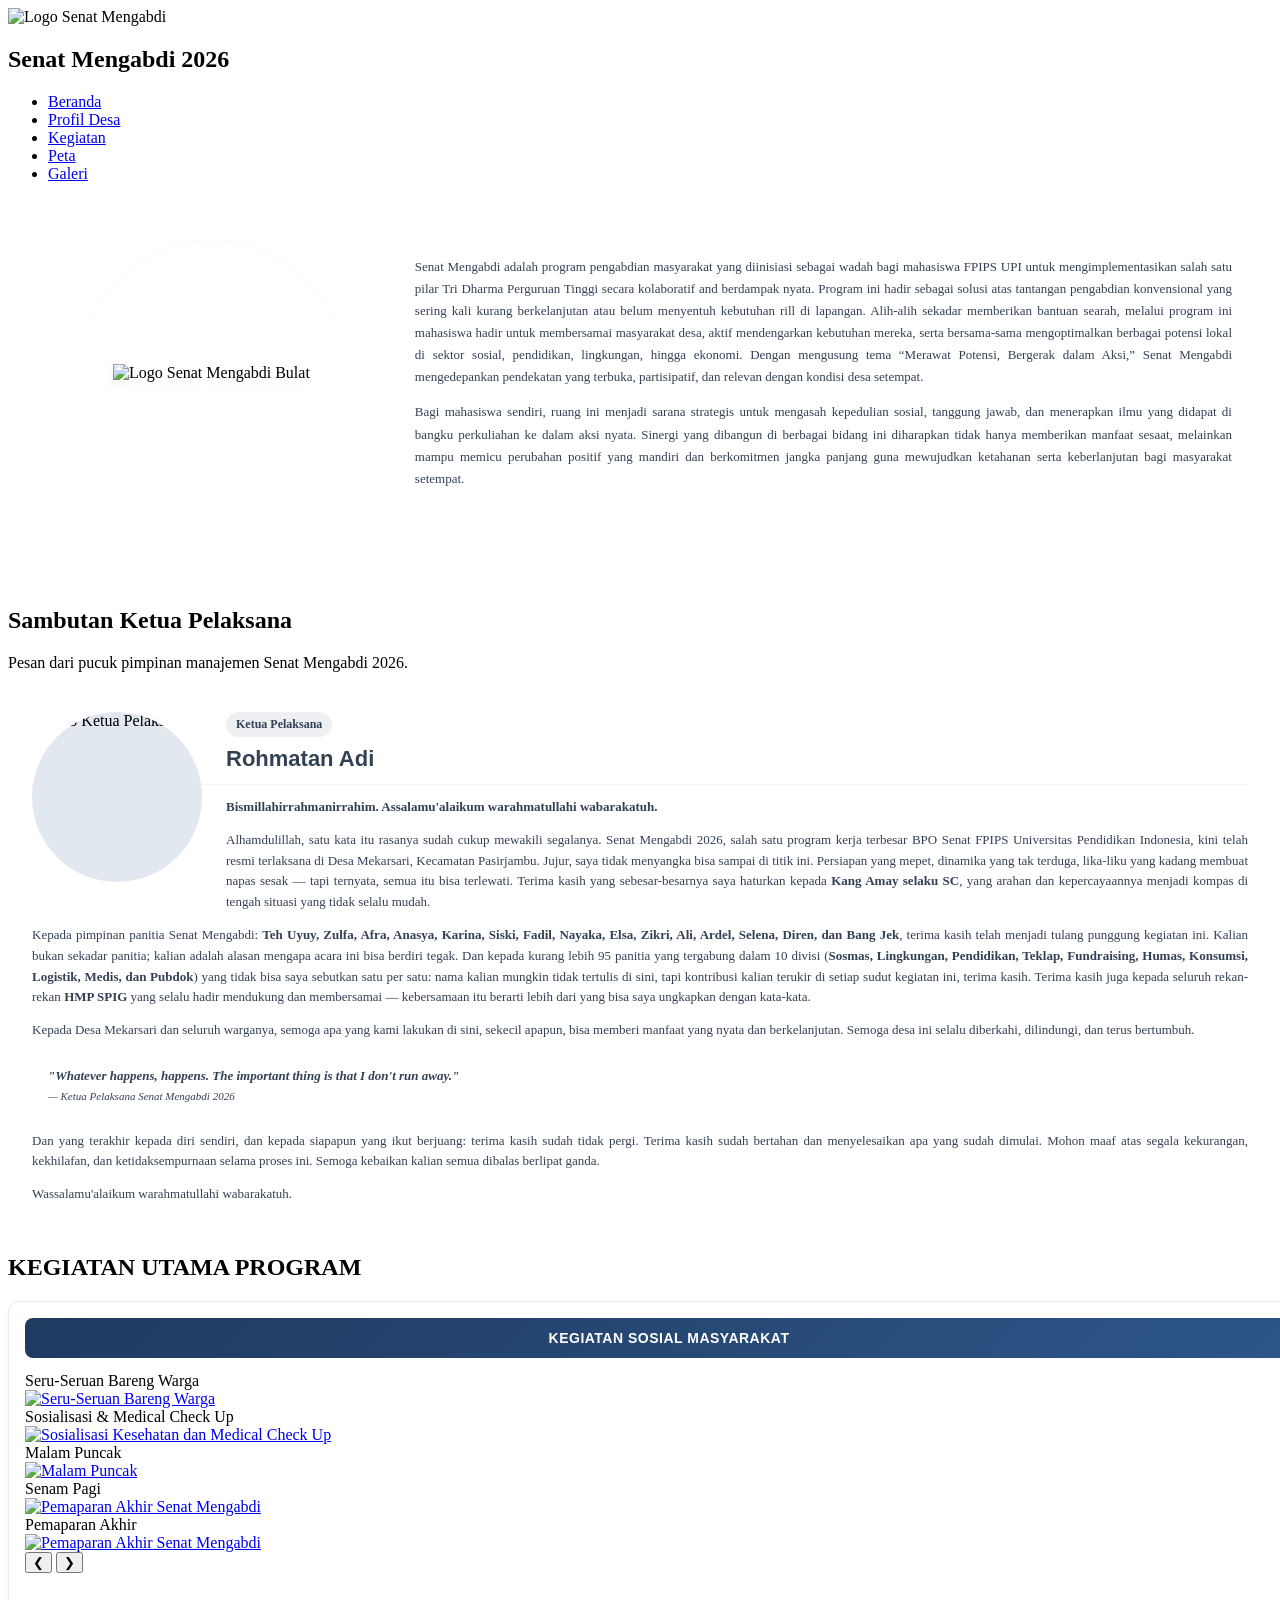
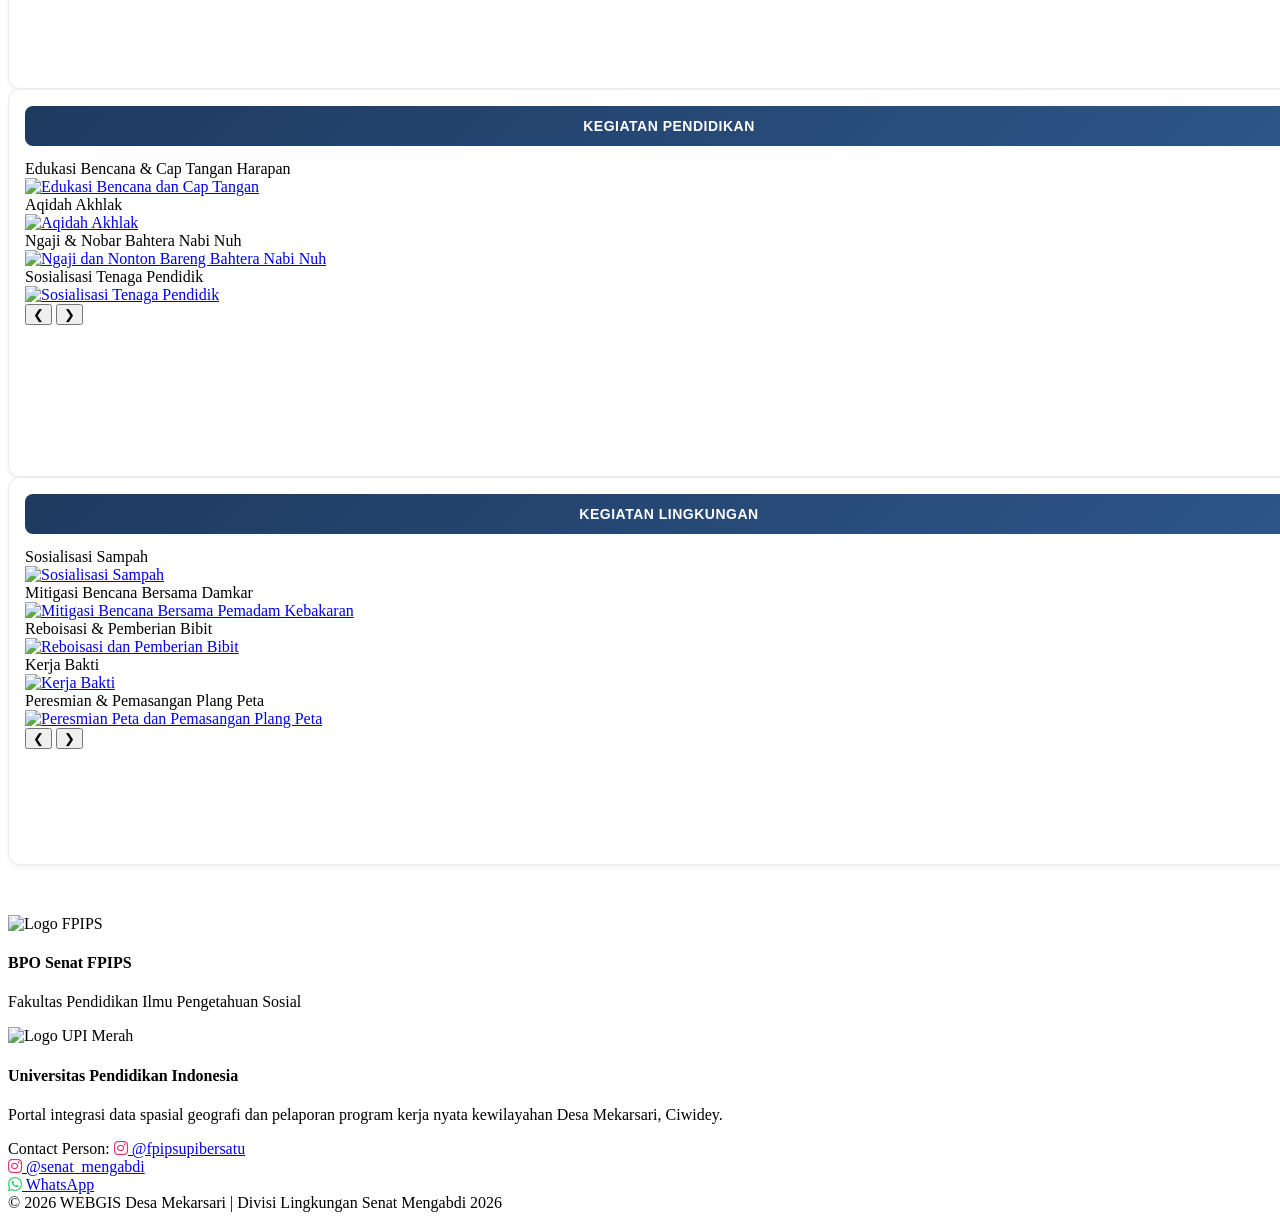
==== pages/beranda.html @ 729a8a34 "upload folder js and pages" ====
<!DOCTYPE html>
<html lang="id">
<head>
  <meta charset="UTF-8">
  <meta name="viewport" content="width=device-width, initial-scale=1.0">
  <title>Beranda - Senat Mengabdi</title>
  <link rel="stylesheet" href="../css/style.css">
  <link rel="stylesheet" href="https://cdnjs.cloudflare.com/ajax/libs/font-awesome/6.5.1/css/all.min.css">
</head>
<body class="subpage-body">
<body class="subpage-body bg-profil">

  <header>
    <nav class="navbar">
      <div class="logo-area">
        <div class="logo-placeholder-nav">
          <img src="../assets/logo senat mengabdi.png" alt="Logo Senat Mengabdi">
        </div>
        <h1 class="logo-text">Senat Mengabdi 2026</h1>
      </div>
      <ul class="nav-links">
        <li class="active"><a href="beranda.html">Beranda</a></li>
        <li><a href="desa.html">Profil Desa</a></li>
        <li><a href="kegiatan.html">Kegiatan</a></li>
        <li><a href="peta.html">Peta</a></li>
        <li><a href="galeri.html">Galeri</a></li>
      </ul>
    </nav>
  </header>

  <main class="main-subpage fade-in">
    
    <div class="gambaran-umum-box" style="background: var(--bg-white); border-radius: var(--radius-md); border: var(--border-subtle); padding: 40px; box-shadow: var(--shadow-sm); display: flex; gap: 40px; align-items: center; justify-content: space-between; flex-wrap: wrap;">
      <div class="gambaran-logo-col" style="flex: 1; min-width: 240px; display: flex; align-items: center; justify-content: center; flex-shrink: 0;">
        <div class="logo-circle-inner" style="width: 220px; height: 220px; border-radius: 50%; background: var(--bg-gray); display: flex; align-items: center; justify-content: center; border: var(--border-subtle); padding: 24px; box-shadow: inset 0 2px 4px rgba(0,0,0,0.02);">
          <img src="../assets/logo senat mengabdi.png" alt="Logo Senat Mengabdi Bulat" style="max-width: 90%; height: auto; object-fit: contain; filter: drop-shadow(0px 4px 6px rgba(0,0,0,0.06));">
        </div>
      </div>

      <div class="gambaran-text-col" style="flex: 2.5; min-width: 300px;">
        <p class="paragraph-text" style="text-align: justify; margin-bottom: 13px; line-height: 1.7; color: #334155; font-size: 13px;">
          Senat Mengabdi adalah program pengabdian masyarakat yang diinisiasi sebagai wadah bagi mahasiswa FPIPS UPI untuk mengimplementasikan salah satu pilar Tri Dharma Perguruan Tinggi secara kolaboratif and berdampak nyata. Program ini hadir sebagai solusi atas tantangan pengabdian konvensional yang sering kali kurang berkelanjutan atau belum menyentuh kebutuhan rill di lapangan. Alih-alih sekadar memberikan bantuan searah, melalui program ini mahasiswa hadir untuk membersamai masyarakat desa, aktif mendengarkan kebutuhan mereka, serta bersama-sama mengoptimalkan berbagai potensi lokal di sektor sosial, pendidikan, lingkungan, hingga ekonomi. Dengan mengusung tema “Merawat Potensi, Bergerak dalam Aksi,” Senat Mengabdi mengedepankan pendekatan yang terbuka, partisipatif, dan relevan dengan kondisi desa setempat.
        </p>
        <p class="paragraph-text" style="text-align: justify; line-height: 1.7; color: #334155; font-size: 13px;">
          Bagi mahasiswa sendiri, ruang ini menjadi sarana strategis untuk mengasah kepedulian sosial, tanggung jawab, dan menerapkan ilmu yang didapat di bangku perkuliahan ke dalam aksi nyata. Sinergi yang dibangun di berbagai bidang ini diharapkan tidak hanya memberikan manfaat sesaat, melainkan mampu memicu perubahan positif yang mandiri dan berkomitmen jangka panjang guna mewujudkan ketahanan serta keberlanjutan bagi masyarakat setempat.
        </p>
      </div>
    </div>
    
    <div style="height: 40px; width: 100%;"></div>
  
    <section class="content-section">
      <div class="section-title">
        <h2>Sambutan Ketua Pelaksana</h2>
        <p>Pesan dari pucuk pimpinan manajemen Senat Mengabdi 2026.</p>
      </div>

      <div class="ketuplak-section-container" style="background: var(--bg-white); padding: 24px; border-radius: var(--radius-md); border: var(--border-subtle); box-shadow: var(--shadow-sm); margin-bottom: 25px; overflow: hidden;">
        
        <div class="avatar-circle" style="float: left; width: 170px; height: 170px; border-radius: 50%; overflow: hidden; background: #e2e8f0; margin-right: 24px; margin-bottom: 12px;">
          <img src="../assets/Rohmatan Adi.JPG" alt="Foto Ketua Pelaksana" style="width: 100%; height: 100%; object-fit: cover;">
        </div>

        <div class="ketuplak-text-wrapper" style="color: #334155; font-size: 13px; line-height: 1.6; text-align: justify;">
          
          <div style="margin-bottom: 12px; border-bottom: 1px solid #f1f5f9; padding-bottom: 8px;">
            <span class="tag" style="background: rgba(30, 58, 95, 0.08); color: var(--primary); font-size: 12px; font-weight: 700; padding: 3px 10px; border-radius: 20px; display: inline-block; margin-bottom: 4px;">Ketua Pelaksana</span>
            <h3 style="font-family: 'Plus Jakarta Sans', sans-serif; font-size: 22px; color: var(--text-main); font-weight: 800; margin: 0;">Rohmatan Adi</h3>
          </div>

          <p style="margin-top: 0; margin-bottom: 12px; font-weight: 600;">Bismillahirrahmanirrahim. Assalamu'alaikum warahmatullahi wabarakatuh.</p>
          
          <p style="margin-top: 0; margin-bottom: 12px;">Alhamdulillah, satu kata itu rasanya sudah cukup mewakili segalanya. Senat Mengabdi 2026, salah satu program kerja terbesar BPO Senat FPIPS Universitas Pendidikan Indonesia, kini telah resmi terlaksana di Desa Mekarsari, Kecamatan Pasirjambu. Jujur, saya tidak menyangka bisa sampai di titik ini. Persiapan yang mepet, dinamika yang tak terduga, lika-liku yang kadang membuat napas sesak — tapi ternyata, semua itu bisa terlewati. Terima kasih yang sebesar-besarnya saya haturkan kepada <strong>Kang Amay selaku SC</strong>, yang arahan dan kepercayaannya menjadi kompas di tengah situasi yang tidak selalu mudah.</p>
          
          <p style="margin-top: 0; margin-bottom: 12px;">Kepada pimpinan panitia Senat Mengabdi: <strong>Teh Uyuy, Zulfa, Afra, Anasya, Karina, Siski, Fadil, Nayaka, Elsa, Zikri, Ali, Ardel, Selena, Diren, dan Bang Jek</strong>, terima kasih telah menjadi tulang punggung kegiatan ini. Kalian bukan sekadar panitia; kalian adalah alasan mengapa acara ini bisa berdiri tegak. Dan kepada kurang lebih 95 panitia yang tergabung dalam 10 divisi (<strong>Sosmas, Lingkungan, Pendidikan, Teklap, Fundraising, Humas, Konsumsi, Logistik, Medis, dan Pubdok</strong>) yang tidak bisa saya sebutkan satu per satu: nama kalian mungkin tidak tertulis di sini, tapi kontribusi kalian terukir di setiap sudut kegiatan ini, terima kasih. Terima kasih juga kepada seluruh rekan-rekan <strong>HMP SPIG</strong> yang selalu hadir mendukung dan membersamai — kebersamaan itu berarti lebih dari yang bisa saya ungkapkan dengan kata-kata.</p>
          
          <p style="margin-top: 0; margin-bottom: 12px;">Kepada Desa Mekarsari dan seluruh warganya, semoga apa yang kami lakukan di sini, sekecil apapun, bisa memberi manfaat yang nyata dan berkelanjutan. Semoga desa ini selalu diberkahi, dilindungi, dan terus bertumbuh.</p>
          
          <blockquote style="margin: 16px 0; font-style: italic; color: var(--primary); font-weight: 600; padding: 10px 16px; border-left: 4px solid var(--accent); background: var(--bg-gray); border-radius: 0 var(--radius-sm) var(--radius-sm) 0; line-height: 1.4; clear: both;">
            "Whatever happens, happens. The important thing is that I don't run away."
            <span style="display: block; font-size: 11px; color: var(--text-muted); font-weight: 500; margin-top: 4px;">— Ketua Pelaksana Senat Mengabdi 2026</span>
          </blockquote>

          <p style="margin-top: 0; margin-bottom: 12px;">Dan yang terakhir kepada diri sendiri, dan kepada siapapun yang ikut berjuang: terima kasih sudah tidak pergi. Terima kasih sudah bertahan dan menyelesaikan apa yang sudah dimulai. Mohon maaf atas segala kekurangan, kekhilafan, dan ketidaksempurnaan selama proses ini. Semoga kebaikan kalian semua dibalas berlipat ganda.</p>
          <p style="margin-top: 0; margin-bottom: 0;">Wassalamu'alaikum warahmatullahi wabarakatuh.</p>
        </div>

      </div>

    <section class="content-section kegiatan-header-section">
      <div class="section-title">
        <h2>KEGIATAN UTAMA PROGRAM</h2>
      </div>
    </section>

    <div class="galeri-pure-grid">
      
      <div style="background: #ffffff; border: 1px solid rgba(15, 23, 42, 0.08); border-radius: 12px; padding: 16px; box-shadow: 0 4px 6px -1px rgba(0, 0, 0, 0.05); display: flex; flex-direction: column; gap: 14px; width: 100%;">
        <div style="background: linear-gradient(135deg, #1e3a5f 0%, #2e568a 100%); color: white; text-align: center; padding: 12px; border-radius: 8px; font-weight: 700; font-size: 14px; width: 100%; letter-spacing: 0.5px; font-family: 'Plus Jakarta Sans', sans-serif;">
          KEGIATAN SOSIAL MASYARAKAT
        </div>
        
        <div class="carousel-container">
          <div class="carousel-wrapper" style="height: 300px;">
            <div class="carousel-slides" id="berandaSosmas">
              <div class="slide-item">
                <div class="slide-title-overlay">Seru-Seruan Bareng Warga</div>
                <a href="kegiatan.html#carousel1"><img src="../assets/DAY 1/FUNGAMES/IMG_3796.JPG" alt="Seru-Seruan Bareng Warga"></a>
              </div>
              <div class="slide-item">
                <div class="slide-title-overlay">Sosialisasi & Medical Check Up</div>
                <a href="kegiatan.html#carousel2"><img src="../assets/DAY 2/MCU/IMG_3969.JPG" alt="Sosialisasi Kesehatan dan Medical Check Up"></a>
              </div>
              <div class="slide-item">
                <div class="slide-title-overlay">Malam Puncak</div>
                <a href="kegiatan.html#carousel3"><img src="..\assets\DAY 3\Malam Puncak\_ANA9502.JPG" alt="Malam Puncak"></a>
              </div>
              <div class="slide-item">
                <div class="slide-title-overlay">Senam Pagi</div>
                <a href="kegiatan.html#carousel4"><img src="..\assets\DAY 3\Senam Pagi\_ANA9088.JPG" alt="Pemaparan Akhir Senat Mengabdi"></a>
              </div>
               <div class="slide-item">
                <div class="slide-title-overlay">Pemaparan Akhir</div>
                <a href="kegiatan.html#carousel5"><img src="..\assets\DAY 4\PEMAPARAN SENAT MENGABDI\_ANA9747.JPG" alt="Pemaparan Akhir Senat Mengabdi"></a>
              </div>
            </div>
            <button class="carousel-nav carousel-prev" onclick="slideCarousel('berandaSosmas', -1)">❮</button>
            <button class="carousel-nav carousel-next" onclick="slideCarousel('berandaSosmas', 1)">❯</button>
          </div>
          <div class="carousel-dots" id="dotsBerandaSosmas"></div>
        </div>
      </div>

      <div style="background: #ffffff; border: 1px solid rgba(15, 23, 42, 0.08); border-radius: 12px; padding: 16px; box-shadow: 0 4px 6px -1px rgba(0, 0, 0, 0.05); display: flex; flex-direction: column; gap: 14px; width: 100%;">
        <div style="background: linear-gradient(135deg, #1e3a5f 0%, #2e568a 100%); color: white; text-align: center; padding: 12px; border-radius: 8px; font-weight: 700; font-size: 14px; width: 100%; letter-spacing: 0.5px; font-family: 'Plus Jakarta Sans', sans-serif;">
          KEGIATAN PENDIDIKAN
        </div>

        <div class="carousel-container">
          <div class="carousel-wrapper" style="height: 300px;">
            <div class="carousel-slides" id="berandaPendidikan">
              <div class="slide-item">
                <div class="slide-title-overlay">Edukasi Bencana & Cap Tangan Harapan</div>
                <a href="kegiatan.html#carousel11"><img src="..\assets\DAY 3\Edukasi Bencana\IMG_4614.JPG" alt="Edukasi Bencana dan Cap Tangan"></a>
              </div>
              <div class="slide-item">
                <div class="slide-title-overlay">Aqidah Akhlak</div>
                <a href="kegiatan.html#carousel12"><img src="..\assets\DAY 1\PENGAJIAN\_ANA8760.JPG" alt="Aqidah Akhlak"></a>
              </div>
              <div class="slide-item">
                <div class="slide-title-overlay">Ngaji & Nobar Bahtera Nabi Nuh</div>
                <a href="kegiatan.html#carousel13"><img src="..\assets\DAY 2\BAHTERA NABINUH\_ANA8982.JPG" alt="Ngaji dan Nonton Bareng Bahtera Nabi Nuh"></a>
              </div>
              <div class="slide-item">
                <div class="slide-title-overlay">Sosialisasi Tenaga Pendidik</div>
                <a href="kegiatan.html#carousel14"><img src="..\assets\DAY 3\Tenaga Pendidikan\_ANA9363.JPG" alt="Sosialisasi Tenaga Pendidik"></a>
              </div>
            </div>
            <button class="carousel-nav carousel-prev" onclick="slideCarousel('berandaPendidikan', -1)">❮</button>
            <button class="carousel-nav carousel-next" onclick="slideCarousel('berandaPendidikan', 1)">❯</button>
          </div>
          <div class="carousel-dots" id="dotsBerandaPendidikan"></div>
        </div>
      </div>

      <div style="background: #ffffff; border: 1px solid rgba(15, 23, 42, 0.08); border-radius: 12px; padding: 16px; box-shadow: 0 4px 6px -1px rgba(0, 0, 0, 0.05); display: flex; flex-direction: column; gap: 14px; width: 100%;">
        <div style="background: linear-gradient(135deg, #1e3a5f 0%, #2e568a 100%); color: white; text-align: center; padding: 12px; border-radius: 8px; font-weight: 700; font-size: 14px; width: 100%; letter-spacing: 0.5px; font-family: 'Plus Jakarta Sans', sans-serif;">
          KEGIATAN LINGKUNGAN
        </div>

        <div class="carousel-container">
          <div class="carousel-wrapper" style="height: 300px;">
            <div class="carousel-slides" id="berandaLingkungan">
              <div class="slide-item">
                <div class="slide-title-overlay">Sosialisasi Sampah</div>
                <a href="kegiatan.html#carousel6"><img src="..\assets\DAY 1\SAMPAH\IMG_3789.JPG" alt="Sosialisasi Sampah"></a>
              </div>
              <div class="slide-item">
                <div class="slide-title-overlay">Mitigasi Bencana Bersama Damkar</div>
                <a href="kegiatan.html#carousel7"><img src="..\assets\DAY 2\MITIGASI BENCANA\IMG_4236.JPG" alt="Mitigasi Bencana Bersama Pemadam Kebakaran"></a>
              </div>
              <div class="slide-item">
                <div class="slide-title-overlay">Reboisasi & Pemberian Bibit</div>
                <a href="kegiatan.html#carousel8"><img src="..\assets\DAY 2\REBOISASI\_ANA8847.JPG" alt="Reboisasi dan Pemberian Bibit"></a>
              </div>
              <div class="slide-item">
                <div class="slide-title-overlay">Kerja Bakti</div>
                <a href="kegiatan.html#carousel9"><img src="..\assets\DAY 4\KERJA BAKTI\IMG_4838.JPG" alt="Kerja Bakti"></a>
              </div>
              <div class="slide-item">
                <div class="slide-title-overlay">Peresmian & Pemasangan Plang Peta</div>
                <a href="kegiatan.html#carousel10"><img src="..\assets\DAY 3\Pembuatan Plang Peta\_ANA9822.JPG" alt="Peresmian Peta dan Pemasangan Plang Peta"></a>
              </div>
            </div>
            <button class="carousel-nav carousel-prev" onclick="slideCarousel('berandaLingkungan', -1)">❮</button>
            <button class="carousel-nav carousel-next" onclick="slideCarousel('berandaLingkungan', 1)">❯</button>
          </div>
          <div class="carousel-dots" id="dotsBerandaLingkungan"></div>
        </div>
      </div>

    </div>

    <div style="margin-top: 50px; margin-bottom: 25px;"></div>
    <div style="margin-bottom: 50px;"></div>
  </main>

  <footer class="site-footer">
    <div class="footer-container">
      <div class="footer-white-badge">
        <div class="badge-row">
          <img src="../assets/LOGO BPO SENAT FPIPS UPI.png" alt="Logo FPIPS">
          <div class="badge-text">
            <h4>BPO Senat FPIPS</h4>
            <p>Fakultas Pendidikan Ilmu Pengetahuan Sosial</p>
          </div>
        </div>
        <div class="badge-row">
          <img src="../assets/logoupimerah.png" alt="Logo UPI Merah" class="upi-size">
          <div class="badge-text">
            <h4>Universitas Pendidikan Indonesia</h4>
          </div>
        </div>
      </div>

      <div class="footer-meta-outside">
        <p>Portal integrasi data spasial geografi dan pelaporan program kerja nyata kewilayahan Desa Mekarsari, Ciwidey.</p>
      </div>

     <div class="badge-cp-right">
        <div class="badge-cp-item">
          <span>Contact Person:</span>
          <a href="https://instagram.com/fpipsupibersatu" target="_blank">
            <i class="fa-brands fa-instagram" style="color: #e1306c;"></i> @fpipsupibersatu
          </a>
        </div>
        <div class="badge-cp-item">
          <a href="https://instagram.com/senat_mengabdi" target="_blank">
            <i class="fa-brands fa-instagram" style="color: #e1306c;"></i> @senat_mengabdi
          </a>
        </div>
        <div class="badge-cp-item">
          <a href="https://wa.me/6285158551791" target="_blank">
            <i class="fa-brands fa-whatsapp" style="color: #25d366;"></i> WhatsApp
          </a>
        </div>
      </div>

      <div class="bottom-copyright-dark">
        © 2026 WEBGIS Desa Mekarsari | Divisi Lingkungan Senat Mengabdi 2026
      </div>
    </div>
  </footer>

  <script>
    const carouselIndices = {};
    const autoSlideTimers = {};
    const slideDuration = 4000; // Gambar bergeser otomatis setiap 4 detik

    // 1. Fungsi Utama untuk Mengatur dan Membuat Dots Otomatis
    function initCarousel(carouselId, dotsId) {
      const slidesContainer = document.getElementById(carouselId);
      const dotsContainer = document.getElementById(dotsId);
      if (!slidesContainer || !dotsContainer) return;

      const slides = slidesContainer.querySelectorAll('.slide-item');
      carouselIndices[carouselId] = 0;
      dotsContainer.innerHTML = ''; 

      // Reset & Buat bulatan dot sesuai jumlah gambar
      slides.forEach((_, index) => {
        const dot = document.createElement('div');
        dot.classList.add('dot');
        if (index === 0) dot.classList.add('active');
        dot.addEventListener('click', () => {
          goToSlide(carouselId, dotsId, index);
          resetAutoSlide(carouselId, dotsId); // Reset waktu otomatis jika diklik manual
        });
        dotsContainer.appendChild(dot);
      });
      
      showSlide(carouselId, dotsId, 0);
      startAutoSlide(carouselId, dotsId); // Aktifkan putaran otomatis awal
    }

    // 2. Fungsi Putaran Otomatis
    function startAutoSlide(carouselId, dotsId) {
      autoSlideTimers[carouselId] = setInterval(() => {
        const slidesContainer = document.getElementById(carouselId);
        if (!slidesContainer) return;
        const slides = slidesContainer.querySelectorAll('.slide-item');
        let currentIndex = carouselIndices[carouselId] || 0;
        
        currentIndex = (currentIndex + 1) % slides.length;
        goToSlide(carouselId, dotsId, currentIndex);
      }, slideDuration);
    }

    // 3. Reset Timer Otomatis saat Terjadi Trigger Interaksi User
    function resetAutoSlide(carouselId, dotsId) {
      clearInterval(autoSlideTimers[carouselId]);
      startAutoSlide(carouselId, dotsId);
    }

    // 4. Fungsi Menggeser Berdasarkan Tombol Panah Klik 
    function slideCarousel(carouselId, direction) {
      const slidesContainer = document.getElementById(carouselId);
      if (!slidesContainer) return;
      
      const slides = slidesContainer.querySelectorAll('.slide-item');
      let currentIndex = carouselIndices[carouselId] || 0;
      
      currentIndex += direction;
      if (currentIndex >= slides.length) currentIndex = 0;
      if (currentIndex < 0) currentIndex = slides.length - 1;
      
      const dotsId = 'dots' + carouselId.charAt(0).toUpperCase() + carouselId.slice(1);
      goToSlide(carouselId, dotsId, currentIndex);
      resetAutoSlide(carouselId, dotsId); // Reset waktu agar tidak langsung lompat setelah dipanah
    }

    // 5. Fungsi Navigasi Lompat Ke Slide Tertentu
    function goToSlide(carouselId, dotsId, index) {
      carouselIndices[carouselId] = index;
      showSlide(carouselId, dotsId, index);
    }

    // 6. Fungsi Perubahan Visual Posisi Gambar dan Titik Dots Aktif
    function showSlide(carouselId, dotsId, index) {
      const slidesContainer = document.getElementById(carouselId);
      if (!slidesContainer) return;

      // Geser Gambar kesamping secara presisi (100% per slide width)
      slidesContainer.style.transform = `translateX(-${index * 100}%)`;

      // Update status dot aktif
      const dotsContainer = document.getElementById(dotsId);
      if (dotsContainer) {
        const dots = dotsContainer.querySelectorAll('.dot');
        dots.forEach((dot, idx) => {
          dot.classList.toggle('active', idx === index);
        });
      }
    }

    // 7. Trigger Pemicu saat Halaman Selesai Dimuat Browser
    document.addEventListener('DOMContentLoaded', function() {
      initCarousel('berandaSosmas', 'dotsBerandaSosmas');
      initCarousel('berandaPendidikan', 'dotsBerandaPendidikan');
      initCarousel('berandaLingkungan', 'dotsBerandaLingkungan');
    });
  </script>
</body>
</html>
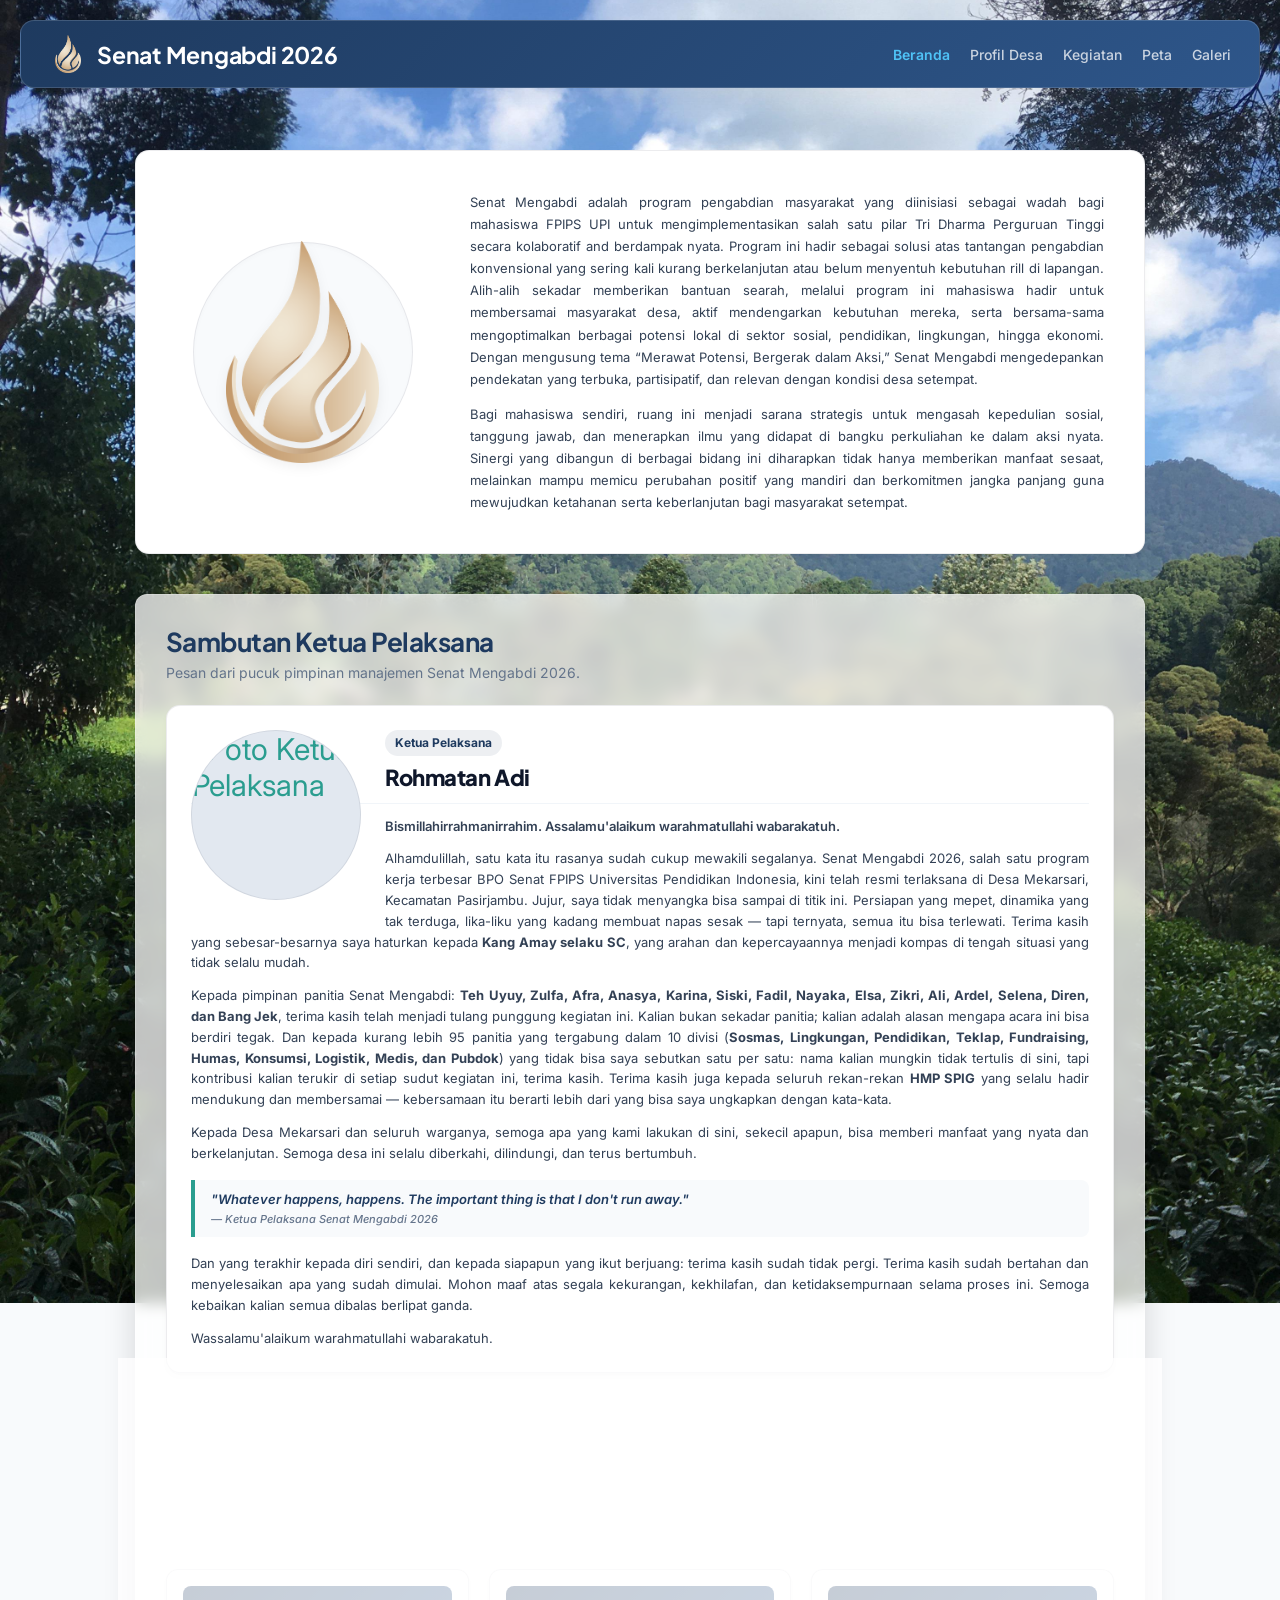
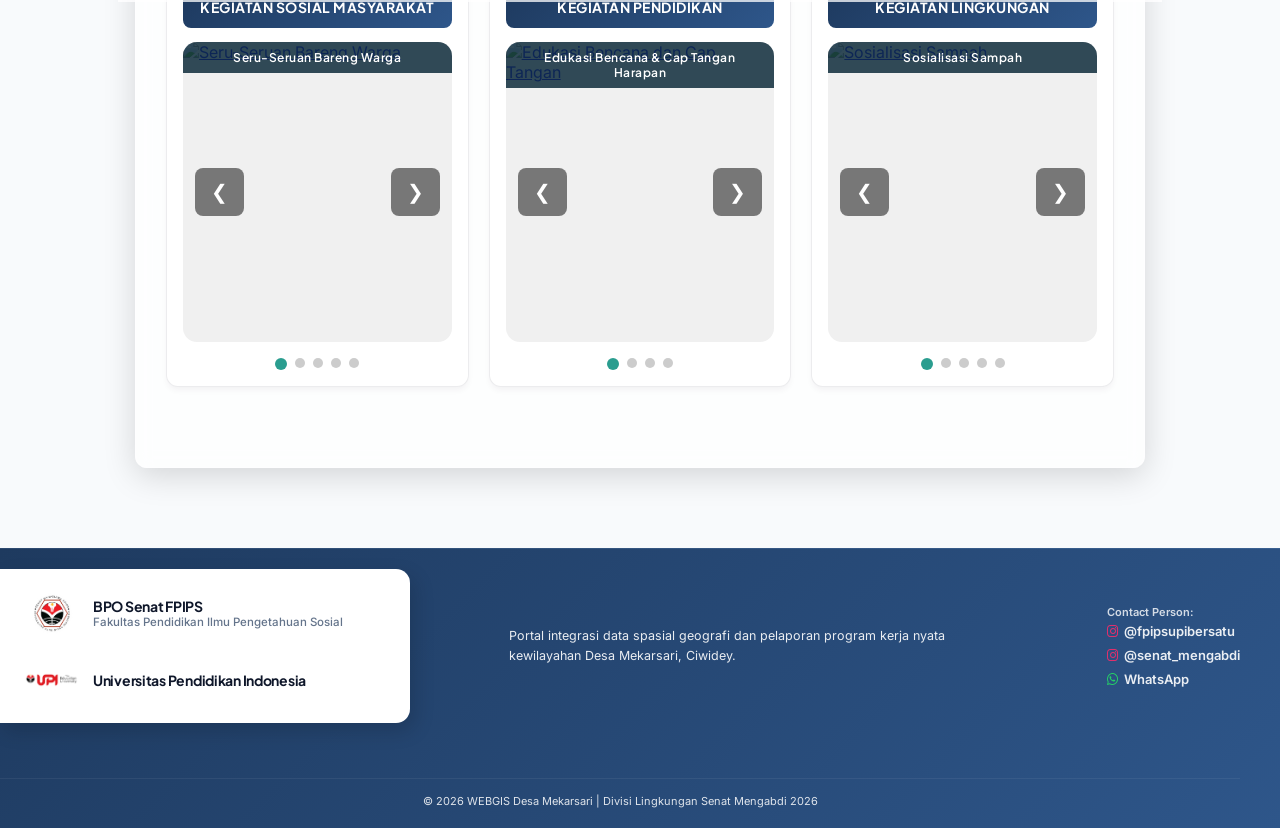
==== commit 36cd26b1: "CODE MOBILE" ====
--- a/pages/beranda.html
+++ b/pages/beranda.html
@@ -6,6 +6,10 @@
   <title>Beranda - Senat Mengabdi</title>
   <link rel="stylesheet" href="../css/style.css">
   <link rel="stylesheet" href="https://cdnjs.cloudflare.com/ajax/libs/font-awesome/6.5.1/css/all.min.css">
+  <meta charset="UTF-8">
+    <!-- BARIS DI BAWAH INI WAJIB ADA BIAR GAK NGAWUR DI HP -->
+    <meta name="viewport" content="width=device-width, initial-scale=1.0">
+    <title>Website Resmi Senat Mengabdi</title>
 </head>
 <body class="subpage-body">
 <body class="subpage-body bg-profil">
--- a/css/style.css
+++ b/css/style.css
@@ -0,0 +1,1417 @@
+@import url('https://fonts.googleapis.com/css2?family=Inter:wght@400;500;600&family=Plus+Jakarta+Sans:wght@600;700;800&display=swap');
+
+:root {
+  --primary: #1e3a5f;
+  --primary-light: #2e568a;
+  --accent: #2a9d8f;
+  --accent-light: #4fc3f7;
+  --bg-white: #ffffff;
+  --bg-gray: #f8fafc;
+  --text-main: #0f172a;
+  --text-muted: #64748b;
+  --radius-lg: 20px;
+  --radius-md: 14px;
+  --radius-sm: 8px;
+  --border-subtle: 1px solid rgba(15, 23, 42, 0.08);
+  --shadow-sm: 0 4px 6px -1px rgba(0, 0, 0, 0.05);
+  --shadow-md: 0 10px 25px -5px rgba(0, 0, 0, 0.05);
+}
+
+* {
+  margin: 0;
+  padding: 0;
+  box-sizing: border-box;
+  scroll-behavior: smooth;
+}
+
+body {
+  background: var(--bg-white);
+  color: var(--text-main);
+  font-family: 'Inter', sans-serif;
+  overflow-x: hidden;
+}
+
+h1, h2, h3, h4 {
+  font-family: 'Plus Jakarta Sans', sans-serif;
+  font-weight: 700;
+  letter-spacing: -0.02em;
+}
+
+img {
+  max-width: 100%;
+  height: auto;
+}
+
+/* ==========================================================================
+   STYLE HERO HALAMAN DEPAN (index.html)
+   ========================================================================== */
+.hero {
+  min-height: 100vh;
+  position: relative;
+  display: flex;
+  justify-content: center;
+  align-items: center;
+  text-align: center;
+  background: url('https://images.unsplash.com/photo-1506744038136-46273834b3fb?q=80&w=1200&auto=format&fit=crop') no-repeat center center/cover;
+  padding: 20px;
+}
+
+.overlay {
+  position: absolute;
+  inset: 0;
+  background: radial-gradient(circle at center, rgba(15, 23, 42, 0.75) 0%, rgba(15, 23, 42, 0.95) 100%);
+  z-index: 1;
+}
+
+.hero-content {
+  position: relative;
+  z-index: 2;
+  color: white;
+  max-width: 800px;
+}
+
+.hero-logo-center {
+  margin-bottom: 25px;
+  display: flex;
+  flex-direction: column;
+  align-items: center;
+  gap: 12px;
+}
+
+.hero-logo-center img {
+  width: 100px;
+  height: 100px;
+  object-fit: contain;
+}
+
+.logo-text-large {
+  font-family: 'Plus Jakarta Sans';
+  font-size: 26px;
+  font-weight: 800;
+  background: linear-gradient(45deg, #fff, var(--accent-light));
+  -webkit-background-clip: text;
+  -webkit-text-fill-color: transparent;
+}
+
+.subtitle {
+  color: var(--accent-light);
+  font-weight: 600;
+  text-transform: uppercase;
+  letter-spacing: 3px;
+  font-size: 12px;
+  margin-bottom: 16px;
+}
+
+.hero-content h2 {
+  font-size: 46px;
+  line-height: 1.2;
+  margin-bottom: 20px;
+}
+
+.hero-content p {
+  color: rgba(255, 255, 255, 0.8);
+  font-size: 15px;
+  line-height: 1.8;
+  margin-bottom: 35px;
+}
+
+.btn-masuk-central {
+  display: inline-block;
+  padding: 16px 52px;
+  border-radius: var(--radius-sm);
+  text-decoration: none;
+  font-weight: 600;
+  font-size: 15px;
+  background: var(--accent);
+  color: white;
+  box-shadow: 0 4px 20px rgba(42, 157, 143, 0.4);
+  transition: 0.2s ease-in-out;
+}
+
+.btn-masuk-central:hover {
+  transform: translateY(-2px);
+  background: #228074;
+}
+
+/* ==========================================================================
+   STYLE NAVBAR HALAMAN INTERNAL
+   ========================================================================== */
+header {
+  position: fixed;
+  width: calc(100% - 40px);
+  margin: 20px;
+  top: 0;
+  left: 0;
+  z-index: 1000;
+  backdrop-filter: blur(12px);
+  background: linear-gradient(135deg, var(--primary) 0%, var(--primary-light) 100%); /* ← UBAH INI */
+  border-radius: var(--radius-md);
+  border: 1px solid rgba(255, 255, 255, 0.15);
+  box-shadow: var(--shadow-md);
+}
+.navbar {
+  display: flex;
+  justify-content: space-between;
+  align-items: center;
+  padding: 14px 28px;
+}
+
+.logo-area { display: flex; align-items: center; }
+.logo-placeholder-nav { display: flex; align-items: center; justify-content: center; }
+.logo-placeholder-nav img { width: 38px; height: 38px; object-fit: contain; }
+
+.logo-text {
+  color: white;
+  font-size: 23px; /* Ukuran teks navbar diperbesar tegas proporsional */
+  font-weight: 700;
+  letter-spacing: -0.01em;
+  margin-left: 10px;
+}
+
+.nav-links { display: flex; gap: 20px; list-style: none; }
+.nav-links a { color: rgba(255, 255, 255, 0.75); text-decoration: none; font-size: 14px; font-weight: 500; transition: 0.2s; }
+.nav-links a:hover, .nav-links li.active a { color: var(--accent-light); font-weight: 600; }
+
+/* ==========================================================================
+   STYLE KONTEN UTAMA (SUBPAGE)
+   ========================================================================== */
+.subpage-body {
+  background: var(--bg-gray);
+  padding-top: 130px;
+}
+
+.main-subpage {
+  max-width: 1050px; /* Acuan grid utama halaman atas */
+  margin: 0 auto;
+  padding: 20px 20px 40px 20px;
+}
+
+.content-section {
+  background: var(--bg-white);
+  padding: 36px;
+  border-radius: var(--radius-lg);
+  border: var(--border-subtle);
+  margin-bottom: 40px;
+  box-shadow: var(--shadow-sm);
+}
+
+.section-title { margin-bottom: 24px; }
+.section-title h2 { font-size: 26px; color: var(--primary); margin-bottom: 6px; }
+.section-title p { color: var(--text-muted); font-size: 14px; }
+.paragraph-text { line-height: 1.8; font-size: 14.5px; color: #334155; }
+
+/* Komponen Lain */
+.ketuplak-card { display: flex; gap: 24px; align-items: center; background: var(--bg-gray); padding: 24px; border-radius: var(--radius-md); border: var(--border-subtle); }
+.avatar-circle { width: 80px; height: 80px; background: white; border-radius: 50%; display: flex; align-items: center; justify-content: center; border: var(--border-subtle); font-size: 30px; color: var(--accent); }
+.ketuplak-info h3 { font-size: 18px; }
+.ketuplak-info .tag { background: var(--accent); color: white; padding: 3px 10px; font-size: 10px; border-radius: 20px; font-weight: 600; display: inline-block; margin-bottom: 6px; }
+.video-box { background: #0f172a; color: rgba(255, 255, 255, 0.6); border-radius: var(--radius-md); height: 260px; display: flex; flex-direction: column; justify-content: center; align-items: center; }
+
+.desa-description-box {
+  background: var(--bg-gray);
+  padding: 28px;
+  border-radius: var(--radius-md);
+  border: var(--border-subtle);
+  line-height: 1.8;
+}
+
+/* ==========================================================================
+   INTEGRASI MEGA CARD: VIDEO LANDSCAPE & DESA (SATU CARD UTUH)
+   ========================================================================== */
+.video-desa-mega-card {
+  background: #ffffff;
+  border: 1px solid rgba(15, 23, 42, 0.08);
+  border-radius: 16px;
+  box-shadow: 0 10px 25px -5px rgba(0, 0, 0, 0.05);
+  padding: 24px;
+  width: 100%;
+  max-width: 1150px; 
+  margin: 0 auto;
+}
+
+.mega-card-flex-container {
+  display: grid;
+  grid-template-columns: 1.2fr 1fr; /* Video sedikit lebih lebar agar landscape sempurna */
+  gap: 24px;
+  align-items: stretch; /* Memaksa tinggi area teks sama rata mengikuti tinggi video landscape */
+}
+
+.video-landscape-area, .teks-deskripsi-area {
+  display: flex;
+  flex-direction: column;
+  border: 1px solid rgba(15, 23, 42, 0.06);
+  border-radius: 10px;
+  overflow: hidden;
+  background: #f8fafc;
+}
+
+.area-banner-title {
+  background: #1e3a5f;
+  color: white;
+  text-align: center;
+  padding: 12px;
+  font-weight: 700;
+  font-size: 13px;
+  letter-spacing: 0.5px;
+  font-family: 'Plus Jakarta Sans', sans-serif;
+}
+
+/* Mengunci Aspek Rasio Video YouTube ke Landscape Murni (16:9) */
+.video-iframe-responsive {
+  position: relative;
+  width: 100%;
+  padding-bottom: 56.25%; /* Formula standar landscape 16:9 */
+  height: 0;
+  flex: 1;
+}
+
+.video-iframe-responsive iframe {
+  position: absolute;
+  top: 0;
+  left: 0;
+  width: 100%;
+  height: 100%;
+  border: none;
+}
+
+.teks-scroll-content {
+  padding: 20px;
+  display: flex;
+  flex-direction: column;
+  gap: 12px;
+  justify-content: center; /* Membuat teks rata tengah vertikal sejajar video */
+  flex: 1;
+}
+
+.teks-scroll-content p {
+  font-size: 13.5px;
+  color: #334155;
+  line-height: 1.6;
+  margin: 0 0 8px 0;
+}
+
+.desa-source-dashed {
+  font-size: 11px;
+  color: #64748b;
+  font-style: italic;
+  margin-top: 8px;
+  border-top: 1px dashed rgba(15, 23, 42, 0.08);
+  padding-top: 8px;
+}
+
+/* Responsif Tablet & HP */
+@media (max-width: 850px) {
+  .mega-card-flex-container {
+    grid-template-columns: 1fr;
+  }
+}
+}
+.stats-grid { display: flex; gap: 20px; justify-content: center; flex-wrap: wrap; }
+.stat-box { background: var(--bg-gray); padding: 24px; flex: 1; min-width: 220px; border-radius: var(--radius-md); text-align: center; border: var(--border-subtle); }
+.stat-box h3 { font-size: 34px; color: var(--primary); margin-bottom: 4px; }
+.stat-box p { font-size: 13px; color: var(--text-muted); }
+.kegiatan-stack { display: flex; flex-direction: column; gap: 16px; }
+.horizontal-card { background: var(--bg-gray); border: var(--border-subtle); padding: 20px; border-radius: var(--radius-md); display: flex; gap: 16px; align-items: start; }
+.icon-container i { font-size: 18px; color: var(--accent); background: rgba(42, 157, 143, 0.1); padding: 10px; border-radius: var(--radius-sm); }
+
+.activity-cards-container {
+  display: flex;
+  flex-direction: column;
+  gap: 20px;
+}
+
+.activity-card-white {
+  background: #ffffff;
+  border: var(--border-subtle);
+  padding: 32px;
+  border-radius: var(--radius-md);
+  box-shadow: 0 2px 4px rgba(0, 0, 0, 0.04);
+  display: flex;
+  flex-direction: column;
+  gap: 16px;
+}
+
+.activity-header {
+  display: flex;
+  gap: 16px;
+  align-items: center;
+}
+
+.activity-icon {
+  width: 50px;
+  height: 50px;
+  display: flex;
+  align-items: center;
+  justify-content: center;
+  background: rgba(42, 157, 143, 0.15);
+  border-radius: var(--radius-md);
+  flex-shrink: 0;
+}
+
+.activity-icon i {
+  font-size: 24px;
+  color: var(--accent);
+}
+
+.activity-header h3 {
+  font-size: 18px;
+  color: var(--primary);
+  margin: 0;
+}
+
+.activity-content p {
+  margin: 0;
+  line-height: 1.7;
+  color: #334155;
+}
+
+/* HEADER KEGIATAN CARD */
+.kegiatan-header-section {
+  background: #ffffff;
+  border: var(--border-subtle);
+  padding: 40px 28px;
+  border-radius: var(--radius-lg);
+  box-shadow: var(--shadow-sm);
+  text-align: center;
+  margin-bottom: 24px;
+}
+
+.kegiatan-header-section h2 {
+  font-size: 48px;
+  color: var(--primary);
+  margin: 0;
+  font-weight: 800;
+  font-family: 'Plus Jakarta Sans', sans-serif;
+}
+
+/* d CARD STYLING */
+.divisi-card {
+  background: #ffffff;
+  border: var(--border-subtle);
+  padding: 32px;
+  border-radius: var(--radius-lg);
+  box-shadow: var(--shadow-sm);
+  display: flex;
+  flex-direction: column;
+  gap: 24px;
+  margin-bottom: 24px;
+}
+
+.divisi-card-title {
+  font-size: 28px;
+  color: var(--primary);
+  font-weight: 700;
+  font-family: 'Plus Jakarta Sans', sans-serif;
+  margin: 0;
+  text-align: center;
+  padding-bottom: 16px;
+  border-bottom: 2px solid var(--accent);
+}
+
+.kegiatan-items {
+  display: flex;
+  flex-direction: column;
+  gap: 30px;
+}
+
+/* DIVISI STYLING */
+.activity-divisi {
+  display: flex;
+  flex-direction: column;
+  gap: 30px;
+  margin-bottom: 32px;
+}
+
+.divisi-title {
+  font-size: 22px;
+  color: var(--primary);
+  font-weight: 700;
+  font-family: 'Plus Jakarta Sans', sans-serif;
+  margin: 0 0 16px 0;
+  padding-bottom: 12px;
+  border-bottom: 2px solid var(--accent);
+}
+
+.activity-subtitle {
+  font-size: 16px;
+  color: var(--primary);
+  font-weight: 600;
+  font-family: 'Plus Jakarta Sans', sans-serif;
+  margin: 0 0 20px 0;
+}
+
+/* CAROUSEL STYLING */
+.carousel-container {
+  display: flex;
+  flex-direction: column;
+  gap: 16px;
+  width: 100%;
+}
+
+.carousel-wrapper {
+  position: relative;
+  width: 100%;
+  height: 600px;
+  border-radius: var(--radius-md);
+  overflow: hidden;
+  background: #f0f0f0;
+}
+
+.carousel-slides {
+  display: flex;
+  height: 100%;
+  transition: transform 0.3s ease-in-out;
+}
+
+.carousel-slides img {
+  width: 100%;
+  height: 100%;
+  object-fit: cover;
+  flex-shrink: 0;
+}
+
+.carousel-nav {
+  position: absolute;
+  top: 50%;
+  transform: translateY(-50%);
+  background: rgba(0, 0, 0, 0.5);
+  color: white;
+  border: none;
+  padding: 12px 16px;
+  font-size: 20px;
+  cursor: pointer;
+  border-radius: var(--radius-sm);
+  transition: background 0.2s;
+  z-index: 10;
+}
+
+.carousel-nav:hover {
+  background: rgba(0, 0, 0, 0.8);
+}
+
+.carousel-prev {
+  left: 12px;
+}
+
+.carousel-next {
+  right: 12px;
+}
+
+/* DOTS STYLING */
+.carousel-dots {
+  display: flex;
+  justify-content: center;
+  gap: 8px;
+}
+
+.dot {
+  width: 10px;
+  height: 10px;
+  border-radius: 50%;
+  background: #ccc;
+  cursor: pointer;
+  transition: background 0.2s;
+}
+
+.dot.active {
+  background: var(--accent);
+  width: 12px;
+  height: 12px;
+}
+.galeri-pure-grid { display: grid; grid-template-columns: repeat(auto-fit, minmax(260px, 1fr)); gap: 20px; }
+.galeri-card { position: relative; border-radius: var(--radius-md); overflow: hidden; border: var(--border-subtle); aspect-ratio: 4 / 3; }
+.galeri-card img { width: 100%; height: 100%; object-fit: cover; transition: 0.3s; }
+.galeri-card:hover img { transform: scale(1.04); }
+.galeri-text { position: absolute; bottom: 0; width: 100%; background: linear-gradient(transparent, rgba(0,0,0,0.85)); color: white; padding: 12px; font-size: 13px; text-align: center; }
+
+/* ==========================================================================
+   PENGAMEN UTAMA PORTAL PETA (MENGEMBALIKAN FUNGSI MAP)
+   ========================================================================== */
+.map-container { display: grid; grid-template-columns: 280px 1fr; gap: 20px; }
+.map-sidebar { background: var(--bg-gray); padding: 20px; border-radius: var(--radius-md); border: var(--border-subtle); }
+.map-sidebar h3 { font-size: 15px; margin-bottom: 10px; }
+.map-sidebar ul { list-style: none; font-size: 13px; }
+.map-sidebar li { padding: 6px 0; border-bottom: 1px solid rgba(0,0,0,0.04); }
+
+/* Peta Wajib Dikunci Tinggi Ukurannya di Sini */
+#map { 
+  width: 100%; 
+  height: 500px !important; 
+  border-radius: var(--radius-md); 
+  border: var(--border-subtle); 
+  box-shadow: var(--shadow-sm);
+  background: #e5e7eb;
+  margin-bottom: 24px;
+}
+
+/* ==========================================================================
+   WEATHER DISPLAY SECTION - BAWAH PETA
+   ========================================================================== */
+.weather-display {
+  margin-top: 30px;
+  animation: slideInUp 0.6s ease-out;
+}
+
+.weather-container {
+  background: linear-gradient(135deg, var(--primary) 0%, var(--primary-light) 100%);
+  border-radius: var(--radius-lg);
+  padding: 20px;
+  color: white;
+  box-shadow: var(--shadow-md);
+}
+
+.weather-header {
+  display: flex;
+  justify-content: space-between;
+  align-items: center;
+  margin-bottom: 16px;
+  padding-bottom: 12px;
+  border-bottom: 1px solid rgba(255, 255, 255, 0.3);
+  gap: 12px;
+}
+
+.weather-header h3 {
+  font-size: 16px;
+  margin: 0;
+  color: white;
+  font-family: 'Plus Jakarta Sans', sans-serif;
+  font-weight: 700;
+}
+
+.weather-time {
+  font-size: 11px;
+  color: rgba(255, 255, 255, 0.8);
+  font-weight: 500;
+  white-space: nowrap;
+  flex-shrink: 0;
+}
+
+.weather-grid {
+  display: grid;
+  grid-template-columns: repeat(3, 1fr);
+  gap: 12px;
+}
+
+.weather-card {
+  background: rgba(255, 255, 255, 0.1);
+  border: 1px solid rgba(255, 255, 255, 0.25);
+  border-radius: var(--radius-md);
+  padding: 14px 16px;
+  display: flex;
+  align-items: center;
+  gap: 12px;
+  transition: all 0.3s ease;
+}
+
+.weather-card:hover {
+  background: rgba(255, 255, 255, 0.18);
+  transform: translateY(-2px);
+}
+
+.weather-icon {
+  width: 42px;
+  height: 42px;
+  border-radius: var(--radius-sm);
+  display: flex;
+  align-items: center;
+  justify-content: center;
+  flex-shrink: 0;
+}
+
+.weather-svg {
+  width: 22px;
+  height: 22px;
+  stroke-width: 2;
+}
+
+.temperature-card .weather-icon { background: rgba(255, 107, 107, 0.25); }
+.temperature-card .weather-svg  { color: #ef5350; }
+
+.condition-card .weather-icon   { background: rgba(255, 193, 7, 0.2); }
+.condition-card .weather-svg    { color: #fbc02d; }
+
+.humidity-card .weather-icon    { background: rgba(79, 195, 247, 0.2); }
+.humidity-card .weather-svg     { color: #29b6f6; }
+
+.wind-card .weather-icon        { background: rgba(42, 157, 143, 0.2); }
+.wind-card .weather-svg         { color: #26897b; }
+
+.uv-card .weather-icon          { background: rgba(255, 152, 0, 0.2); }
+.uv-card .weather-svg           { color: #f57c00; }
+
+.visibility-card .weather-icon  { background: rgba(76, 175, 80, 0.2); }
+.visibility-card .weather-svg   { color: #388e3c; }
+
+.weather-info {
+  display: flex;
+  flex-direction: column;
+  gap: 3px;
+  min-width: 0;
+}
+
+.weather-label {
+  font-size: 10px;
+  color: rgba(255, 255, 255, 0.75);
+  font-weight: 600;
+  text-transform: uppercase;
+  letter-spacing: 0.8px;
+  white-space: nowrap;
+}
+
+.weather-value {
+  font-size: 14px;
+  font-weight: 700;
+  color: white;
+  font-family: 'Plus Jakarta Sans', sans-serif;
+  white-space: nowrap;
+}
+
+@keyframes slideInUp {
+  from { opacity: 0; transform: translateY(20px); }
+  to   { opacity: 1; transform: translateY(0); }
+}
+
+@media (max-width: 768px) {
+  .weather-grid {
+    grid-template-columns: repeat(2, 1fr);
+  }
+
+  .weather-header {
+    flex-direction: column;
+    align-items: flex-start;
+    gap: 4px;
+  }
+
+  .weather-card {
+    padding: 12px 14px;
+  }
+}
+/* ==========================================================================
+   STYLE FOOTER FINAL: FIXED & AMAN
+   ========================================================================== */
+.site-footer {
+  /* match header / weather card blue theme */
+  background: linear-gradient(135deg, var(--primary) 0%, var(--primary-light) 100%);
+  padding: 20px 0;
+  width: 100%;
+  border-top: 1px solid rgba(255, 255, 255, 0.06);
+}
+
+.footer-container {
+  max-width: 100% !important; /* Paksa container melebar 100% memenuhi monitor */
+  margin: 0;                  /* Hilangkan auto margin agar tidak berada di tengah */
+  padding-top: 0;
+  padding-bottom: 0;
+  padding-right: 40px;        /* Jarak aman untuk teks sebelah kanan */
+  padding-left: 0 !important; /* KUNCI UTAMA: Biar kartu putih mepet 0px ke kiri layar */
+  display: flex;
+  justify-content: space-between; 
+  align-items: center;
+  flex-wrap: wrap;
+  gap: 40px;                  /* Jarak antara kartu dengan teks kanan */
+  width: 100%;
+}
+
+/* Kartu Putih Ramping */
+.footer-white-badge {
+  background: #ffffff !important;
+  padding: 16px 20px;
+  border-radius: 14px;
+  display: flex;
+  flex-direction: column;
+  gap: 12px;
+  width: 100%;
+  max-width: 390px;    
+  box-shadow: 0 8px 20px rgba(0, 0, 0, 0.15);
+  margin-left: 0 !important; /* Paksa nempel kiri di dalam container */
+}
+
+/* Kartu Putih Ramping */
+.footer-white-badge {
+  background: #ffffff !important;
+  padding: 16px 24px;
+  /* Mengubah border-radius agar bagian kiri atas & bawah rata tegak lurus dengan pinggiran layar */
+  border-radius: 0 14px 14px 0 !important; 
+  display: flex;
+  flex-direction: column;
+  gap: 12px;
+  width: 100%;
+  max-width: 410px;    
+  box-shadow: 5px 8px 20px rgba(0, 0, 0, 0.15);
+  margin-left: 0 !important;  /* Memastikan menempel total tanpa celah */
+}
+/* Ini khusus untuk baris logo kecil di bawah (BPO & UPI) */
+.badge-row {
+  display: flex;
+  align-items: center;
+  gap: 14px;
+}
+
+/* CSS ini dikunci HANYA untuk dua logo kecil di bawah */
+.badge-row img, 
+.badge-row img.upi-size {
+  width: 55px !important; 
+  height: 55px !important;
+  object-fit: contain !important;
+  flex-shrink: 0;
+}
+
+.badge-text h4 {
+  font-size: 14px;
+  color: #0f172a;
+  font-weight: 700;
+  font-family: 'Plus Jakarta Sans', sans-serif;
+  margin: 0;
+  line-height: 1.3;
+}
+
+.badge-text p {
+  font-size: 11.5px;
+  color: #64748b;
+  font-weight: 500;
+  margin: 0;
+}
+
+.badge-cp-right {
+  display: flex;
+  flex-direction: column;
+  gap: 8px;
+  text-align: left;
+}
+
+.badge-cp-item {
+  display: flex;
+  flex-direction: column;
+  gap: 4px;
+}
+
+.badge-cp-item span { font-size: 11px; color: rgba(255,255,255,0.8); display: block; font-weight: 600; }
+.badge-cp-item a { color: rgba(255,255,255,0.9); font-size: 13px; text-decoration: none; font-weight: 600; display: flex; align-items: center; gap: 6px; transition: 0.2s; }
+.badge-cp-item a:hover { color: var(--accent-light); }
+
+/* Teks Informasi Samping */
+.footer-meta-outside {
+  color: rgba(255, 255, 255, 0.9);
+  font-size: 12.5px;
+  line-height: 1.6;
+  max-width: 500px;
+  text-align: left;
+}
+
+/* Garis & Teks Copyright Paling Bawah */
+.bottom-copyright-dark {
+  width: 100%;
+  text-align: center;
+  border-top: 1px solid rgba(255, 255, 255, 0.06);
+  margin-top: 15px;
+  padding-top: 15px;
+  font-size: 11px;
+  color: rgba(255, 255, 255, 0.85);
+}
+
+.fade-in { animation: fadeIn 0.5s ease-out; }
+@keyframes fadeIn { from { opacity: 0; transform: translateY(10px); } to { opacity: 1; transform: translateY(0); } }
+
+/* Styling Tambahan Carousel Beranda */
+.slide-item {
+  width: 100%;
+  height: 100%;
+  flex-shrink: 0;
+  position: relative;
+}
+
+.slide-item a {
+  display: block;
+  width: 100%;
+  height: 100%;
+}
+
+.slide-title-overlay {
+  position: absolute;
+  top: 0;
+  left: 0;
+  width: 100%;
+  background: rgba(15, 44, 59, 0.85);
+  color: #ffffff;
+  padding: 8px 12px;
+  font-size: 12px;
+  font-weight: 600;
+  text-align: center;
+  z-index: 5;
+  font-family: 'Plus Jakarta Sans', sans-serif;
+  letter-spacing: 0.5px;
+}
+/* ==========================================================================
+   STYLE CAROUSEL GALERI FULL-SCREEN / FULL-WIDTH 100% MONITOR
+   ========================================================================== */
+
+/* Wrapper utama halaman galeri melompati pembatas max-width */
+.galeri-fullpage-wrapper {
+  width: 100%;
+  margin-top: 20px;
+  padding-bottom: 60px;
+}
+
+/* Saf/Baris per divisi kegiatan */
+.galeri-saf-row {
+  width: 100%;
+  padding: 50px 0;
+  display: flex;
+  flex-direction: column;
+  align-items: center;
+  border-bottom: 1px solid rgba(15, 23, 42, 0.06);
+}
+
+/* Container slider wajib 100% tanpa padding kanan-kiri */
+.carousel-container-full {
+  width: 100%;
+  position: relative;
+  display: flex;
+  flex-direction: column;
+  gap: 20px;
+}
+
+/* Pembungkus area foto bertingkat murni landscape */
+.carousel-wrapper-full {
+  position: relative;
+  width: 100%;
+  height: 640px; /* Kunci tinggi display foto agar seragam di layar monitor */
+  overflow: hidden;
+  box-shadow: 0 10px 30px rgba(0,0,0,0.1);
+}
+
+/* Track geser foto baris horizontal */
+.carousel-slides-full {
+  display: flex;
+  height: 100%;
+  width: 100%;
+  transition: transform 0.4s cubic-bezier(0.25, 1, 0.5, 1);
+}
+
+/* Item per lembar foto */
+.slide-item-full {
+  width: 100%;
+  height: 100%;
+  flex-shrink: 0;
+  position: relative;
+}
+
+/* Foto diatur penuh dan dipotong proporsional modern */
+.slide-item-full img {
+  width: 100%;
+  height: 100%;
+  object-fit: cover;
+  pointer-events: none;
+}
+
+/* JUDUL OVERLAY DI BAGIAN ATAS DALAM FOTO */
+.slide-header-overlay {
+  position: absolute;
+  top: 0;
+  left: 0;
+  width: 100%;
+  /* Gradasi gelap dari atas ke bawah agar teks putih terbaca sangat jelas */
+  background: linear-gradient(to bottom, rgba(15, 30, 54, 0.9) 0%, rgba(15, 30, 54, 0.4) 70%, transparent 100%);
+  color: #ffffff;
+  padding: 24px 40px;
+  font-family: 'Plus Jakarta Sans', sans-serif;
+  font-size: 22px;
+  font-weight: 700;
+  letter-spacing: 0.5px;
+  z-index: 10;
+  text-shadow: 0 2px 4px rgba(0,0,0,0.5);
+}
+
+/* TOMBOL NAVIGASI PANAH KANAN KIRI */
+.nav-full {
+  position: absolute;
+  top: 50%;
+  transform: translateY(-50%);
+  background: rgba(30, 58, 95, 0.7); /* Warna primary transparan */
+  backdrop-filter: blur(4px);
+  color: #ffffff;
+  border: 1px solid rgba(255,255,255,0.2);
+  width: 50px;
+  height: 60px;
+  font-size: 22px;
+  cursor: pointer;
+  z-index: 15;
+  transition: all 0.2s ease;
+  display: flex;
+  align-items: center;
+  justify-content: center;
+}
+
+.nav-full:hover {
+  background: rgba(42, 157, 143, 0.9); /* Berubah warna accent saat dihover */
+  width: 55px;
+}
+
+.prev-full { left: 0; border-radius: 0 8px 8px 0; }
+.next-full { right: 0; border-radius: 8px 0 0 8px; }
+
+/* INDIKATOR BULATAN DOTS BAWAH FOTO */
+.dots-container-full {
+  display: flex;
+  justify-content: center;
+  align-items: center;
+  gap: 10px;
+  width: 100%;
+}
+
+.dots-container-full .dot-f {
+  width: 12px;
+  height: 12px;
+  border-radius: 50%;
+  background: rgba(15, 23, 42, 0.2);
+  cursor: pointer;
+  transition: all 0.2s ease;
+}
+
+.dots-container-full .dot-f.active {
+  background: var(--accent); /* Warna aktif hijau toska */
+  transform: scale(1.2);
+  box-shadow: 0 0 8px rgba(42, 157, 143, 0.5);
+}
+
+/* ==========================================================================
+   WARNA LATAR BELAKANG UNTUK TIAP SAF / BARIS FOTO
+   ========================================================================== */
+.row-bg-blue  { background-color: #f1f5f9; } /* Abu-abu kebiruan terang */
+.row-bg-green { background-color: #f0fdf4; } /* Hijau mint super lembut */
+
+/* Responsif Layar Monitor Kecil / Tablet / HP */
+@media (max-width: 900px) {
+  .carousel-wrapper-full { height: 450px; }
+  .slide-header-overlay { font-size: 18px; padding: 16px 20px; }
+}
+@media (max-width: 600px) {
+  .carousel-wrapper-full { height: 320px; }
+  .slide-header-overlay { font-size: 14px; padding: 12px 15px; }
+  .nav-full { width: 35px; height: 45px; font-size: 14px; }
+}
+/* ==========================================================================
+   STYLE TAMBAHAN: INFORMASI GESER DAN VALIDASI 15 DOTS GALERI
+   ========================================================================== */
+
+/* Komponen Teks Informasi Geser di Atas Slider */
+.info-geser-nav {
+  width: 100%;
+  max-width: 1150px;
+  margin: 0 auto 8px auto;
+  padding: 0 40px;
+  font-size: 13px;
+  color: var(--text-muted);
+  font-weight: 500;
+  display: flex;
+  align-items: center;
+  gap: 8px;
+  letter-spacing: 0.3px;
+}
+
+.info-geser-nav i {
+  color: var(--accent);
+  animation: handPulse 1.5s infinite ease-in-out;
+}
+
+/* Kustomisasi Dots Container agar menampung 15 bulatan dengan rapi */
+.dots-container-full {
+  display: flex;
+  justify-content: center;
+  align-items: center;
+  gap: 6px;
+  width: 100%;
+  padding: 10px 20px;
+  flex-wrap: wrap; /* Mengamankan dots agar turun otomatis jika layar HP terlalu kecil */
+}
+
+.dots-container-full .dot-f {
+  width: 10px;
+  height: 10px;
+  border-radius: 50%;
+  background: rgba(15, 23, 42, 0.15);
+  cursor: pointer;
+  transition: all 0.25s cubic-bezier(0.4, 0, 0.2, 1);
+}
+
+.dots-container-full .dot-f.active {
+  background: var(--accent) !important;
+  transform: scale(1.25);
+  width: 18px; /* Membuat bentuk dot aktif menjadi lonjong modern */
+  border-radius: 6px;
+}
+
+/* Animasi mengayun ikon tangan petunjuk */
+@keyframes handPulse {
+  0%, 100% { transform: translateY(0) scale(1); opacity: 0.8; }
+  50% { transform: translateY(-2px) scale(1.1); opacity: 1; }
+}
+
+/* Optimalisasi jarak render monitor HP */
+@media (max-width: 768px) {
+  .info-geser-nav {
+    padding: 0 20px;
+    font-size: 11px;
+  }
+  .dots-container-full .dot-f {
+    width: 8px;
+    height: 8px;
+  }
+  .dots-container-full .dot-f.active {
+    width: 14px;
+  }
+}
+
+/* ==========================================================================
+   STYLE LAYOUT MAP & LEGENDA KUSTOM CSS
+   ========================================================================== */
+
+/* Wrapper pembungkus agar map dan legenda berdampingan horizontal */
+.map-layout-container {
+  display: flex;
+  gap: 20px;
+  width: 100%;
+  height: 600px; /* Tinggi seragam */
+  margin-top: 20px;
+}
+
+/* Set lebar peta agar fleksibel mengambil sisa ruang */
+#map {
+  flex: 1;
+  height: 100%;
+  border-radius: var(--radius-md);
+  border: var(--border-subtle);
+  box-shadow: var(--shadow-sm);
+  z-index: 1;
+}
+
+/* Panel Legenda Kustom di Samping Peta */
+.custom-legend-panel {
+  width: 320px;
+  height: 100%;
+  background: var(--bg-white);
+  border-radius: var(--radius-md);
+  border: var(--border-subtle);
+  box-shadow: var(--shadow-md);
+  display: flex;
+  flex-direction: column;
+  overflow: hidden;
+  font-family: 'Inter', sans-serif;
+}
+
+/* Bagian Atas Legenda */
+.legend-header {
+  padding: 20px;
+  background: var(--primary);
+  color: #ffffff;
+}
+
+.legend-header h3 {
+  font-family: 'Plus Jakarta Sans', sans-serif;
+  font-size: 16px;
+  font-weight: 700;
+  margin-bottom: 4px;
+  display: flex;
+  align-items: center;
+  gap: 8px;
+}
+
+.legend-header p {
+  font-size: 12px;
+  color: rgba(255, 255, 255, 0.75);
+}
+
+/* Bagian Isi Kontrol Layer */
+.legend-body {
+  padding: 20px;
+  overflow-y: auto;
+  display: flex;
+  flex-direction: column;
+  gap: 20px;
+}
+
+.legend-group h4 {
+  font-size: 13px;
+  font-weight: 600;
+  color: var(--text-main);
+  margin-bottom: 10px;
+  text-transform: uppercase;
+  letter-spacing: 0.5px;
+  border-bottom: 2px solid #f1f5f9;
+  padding-bottom: 5px;
+}
+
+/* Item Opsi Kontrol (Label) */
+.control-item {
+  display: flex;
+  align-items: center;
+  gap: 10px;
+  font-size: 13.5px;
+  color: #334155;
+  padding: 8px 6px;
+  cursor: pointer;
+  border-radius: var(--radius-sm);
+  transition: background 0.2s;
+}
+
+.control-item:hover {
+  background: #f8fafc;
+}
+
+/* Styling Elemen Kotak/Bulatan Indikator Simbol Legenda */
+.custom-checkbox {
+  width: 16px;
+  height: 16px;
+  border: 2px solid #cbd5e1;
+  border-radius: 4px;
+  display: inline-block;
+}
+
+.custom-radio {
+  width: 16px;
+  height: 16px;
+  border: 2px solid var(--primary);
+  border-radius: 50%;
+  display: inline-block;
+}
+
+/* Mengubah visual saat input tercentang */
+input[type="checkbox"]:checked + .custom-checkbox {
+  background-color: var(--accent);
+  border-color: var(--accent);
+}
+
+input[type="radio"]:checked + .custom-radio {
+  background-color: var(--primary);
+  box-shadow: inset 0 0 0 3px #ffffff;
+}
+
+.custom-checkbox-marker {
+  font-size: 14px;
+}
+
+/* Sembunyikan elemen input bawaan browser agar hanya simbol CSS kita yang muncul */
+.control-item input {
+  display: none;
+}
+
+/* Responsivitas pada layar handphone/tablet (Legenda pindah ke bawah peta) */
+@media (max-width: 992px) {
+  .map-layout-container {
+    flex-direction: column;
+    height: auto;
+  }
+  #map {
+    height: 450px;
+    width: 100%;
+  }
+  .custom-legend-panel {
+    width: 100%;
+    height: auto;
+  }
+}
+/* Styling tombol checkbox tematik agar berbentuk opsi lingkaran seragam basemap */
+.custom-radio-checkbox {
+  width: 16px;
+  height: 16px;
+  border: 2px solid var(--primary);
+  border-radius: 50%;
+  display: inline-block;
+  position: relative;
+  transition: all 0.2s ease;
+}
+
+/* Penanda isi lingkaran saat dicentang aktif */
+input[type="checkbox"]:checked + .custom-radio-checkbox {
+  background-color: var(--primary);
+  box-shadow: inset 0 0 0 3px #ffffff;
+}
+<style>
+    .divisi-card-small {
+      background: #ffffff; 
+      border: 1px solid rgba(15, 23, 42, 0.08); 
+      border-radius: 12px; 
+      padding: 16px; 
+      box-shadow: 0 4px 6px -1px rgba(0, 0, 0, 0.05); 
+      display: flex; 
+      flex-direction: column; 
+      gap: 14px;
+    }
+    .divisi-title-box {
+      background: linear-gradient(135deg, #1e3a5f 0%, #2e568a 100%); 
+      color: white; 
+      text-align: center; 
+      padding: 10px; 
+      border-radius: 6px; 
+      font-weight: 700; 
+      font-size: 13px; 
+      width: 100%; 
+      letter-spacing: 0.5px; 
+      font-family: 'Plus Jakarta Sans', sans-serif;
+    }
+    @media (max-width: 992px) {
+      .galeri-pure-grid { grid-template-columns: repeat(2, 1fr) !important; }
+    }
+    @media (max-width: 600px) {
+      .galeri-pure-grid { grid-template-columns: 1fr !important; }
+    }
+    /* ==========================================================================
+   STYLE LAYOUT GRID KEPANITIAN P2M (GALERI)
+   ========================================================================== */
+.kegiatan-mega-card {
+  background: #ffffff;
+  border: 1px solid rgba(15, 23, 42, 0.08);
+  border-radius: 16px;
+  box-shadow: 0 10px 25px -5px rgba(0, 0, 0, 0.05);
+  padding: 24px;
+  width: 100%;
+  margin-bottom: 30px;
+}
+
+.kegiatan-card-title-mega {
+  background: linear-gradient(135deg, var(--primary) 0%, var(--primary-light) 100%);
+  color: white;
+  text-align: center;
+  padding: 16px;
+  border-radius: 10px;
+  font-weight: 800;
+  font-size: 20px;
+  width: 100%;
+  letter-spacing: 1px;
+  font-family: 'Plus Jakarta Sans', sans-serif;
+  margin-bottom: 20px;
+}
+
+.galeri-pure-grid-p2m {
+  display: grid;
+  grid-template-columns: repeat(3, 1fr);
+  gap: 24px;
+  width: 100%;
+}
+
+.divisi-card-small {
+  background: #ffffff;
+  border: 1px solid rgba(15, 23, 42, 0.08);
+  border-radius: 12px;
+  padding: 16px;
+  box-shadow: 0 4px 6px -1px rgba(0, 0, 0, 0.05);
+  display: flex;
+  flex-direction: column;
+  gap: 14px;
+}
+
+.divisi-title-box {
+  background: linear-gradient(135deg, var(--primary) 0%, var(--primary-light) 100%);
+  color: white;
+  text-align: center;
+  padding: 12px;
+  border-radius: 8px;
+  font-weight: 700;
+  font-size: 13px;
+  width: 100%;
+  letter-spacing: 0.5px;
+  font-family: 'Plus Jakarta Sans', sans-serif;
+}
+
+/* Responsif untuk Layar Tablet dan HP */
+@media (max-width: 992px) {
+  .galeri-pure-grid-p2m {
+    grid-template-columns: repeat(2, 1fr);
+  }
+}
+
+@media (max-width: 650px) {
+  .galeri-pure-grid-p2m {
+    grid-template-columns: 1fr;
+  }
+}
+.subpage-body {
+    background-image: url('../assets/BACKGROOUND/WhatsApp Image 2026-06-16 at 12.39.11.jpeg');
+    background-size: cover;          /* Memastikan gambar menutupi seluruh layar */
+    background-position: center;     /* Posisi gambar selalu di tengah */
+    background-repeat: no-repeat;    /* Mencegah gambar berulang/patah-patah */
+    background-attachment: fixed;    /* Membuat background tetap diam saat halaman di-scroll (opsional, biar estetik) */
+}
+.content-section {
+    background: rgba(255, 255, 255, 0.9); /* Putih transparan 90% */
+    padding: 25px;
+    border-radius: 10px;
+    box-shadow: 0 4px 15px rgba(0, 0, 0, 0.1);
+}
+/* ==========================================================================
+   PENGATURAN BACKGROUND BERBEDA TIAP HALAMAN (TRANSPARANSI 30%)
+   ========================================================================== */
+
+/* Base setting untuk semua subpage body */
+.subpage-body {
+    background-size: cover;
+    background-position: center;
+    background-repeat: no-repeat;
+    background-attachment: fixed;
+}
+
+/* 1. Background khusus Halaman Profil Desa */
+.bg-profil {
+    background-image: url('../assets/BACKGROOUND/WhatsApp Image 2026-06-16 at 12.39.13.jpeg');
+}
+
+/* 2. Background khusus Halaman Kegiatan */
+.bg-kegiatan {
+    background-image: url('../assets/BACKGROOUND/WhatsApp Image 2026-06-16 at 12.39.16.jpeg');
+}
+
+/* 3. Background khusus Halaman Peta */
+.bg-peta {
+    background-image: url('../assets/BACKGROOUND/WhatsApp Image 2026-06-16 at 12.50.19 (1).jpeg');
+}
+
+/* 4. Background khusus Halaman Galeri */
+.bg-galeri {
+    background-image: url('../assets/BACKGROOUND/WhatsApp Image 2026-06-16 at 12.50.20.jpeg');
+}
+
+
+/* ==========================================================================
+   EFEK TRANSPARANSI KOTAK KONTEN (Agar Tulisan Tetap Jelas & Terbaca)
+   ========================================================================== */
+.content-section, 
+.main-subpage .content-section,
+.map-layout-container,
+.custom-legend-panel,
+.weather-display {
+    /* Menggunakan putih dengan opasitas 75% (transparansi background 25% - 30%) */
+    background-color: rgba(255, 255, 255, 0.75) !important; 
+    
+    /* Efek blur kaca di belakang kotak konten (Glassmorphism modern) */
+    backdrop-filter: blur(8px); 
+    -webkit-backdrop-filter: blur(8px);
+    
+    /* Membuat sudut kotak lebih halus dan elegan */
+    border-radius: 12px;
+    padding: 30px;
+    box-shadow: 0 8px 32px 0 rgba(0, 0, 0, 0.15);
+    border: 1px solid rgba(255, 255, 255, 0.2);
+}
+
+/* Khusus panel kontrol layer legenda agar teks dalamnya tidak bertumpuk transparan */
+.custom-legend-panel {
+    background-color: rgba(255, 255, 255, 0.9) !important;
+}
+/* Ini setelan umum untuk laptop */
+.container {
+    display: flex;
+    width: 100%;
+    padding: 20px;
+}
+
+/* Trik buat HP: Jika layar di bawah 768px (ukuran HP/Tablet) */
+@media (max-width: 768px) {
+    .container {
+        flex-direction: column; /* Menu/kotak yang tadinya ke samping, otomatis turun ke bawah */
+    }
+    
+    img {
+        width: 100%; /* Foto otomatis mengecil sesuai lebar layar HP, gak bakal kepotong */
+        height: auto;
+    }
+}
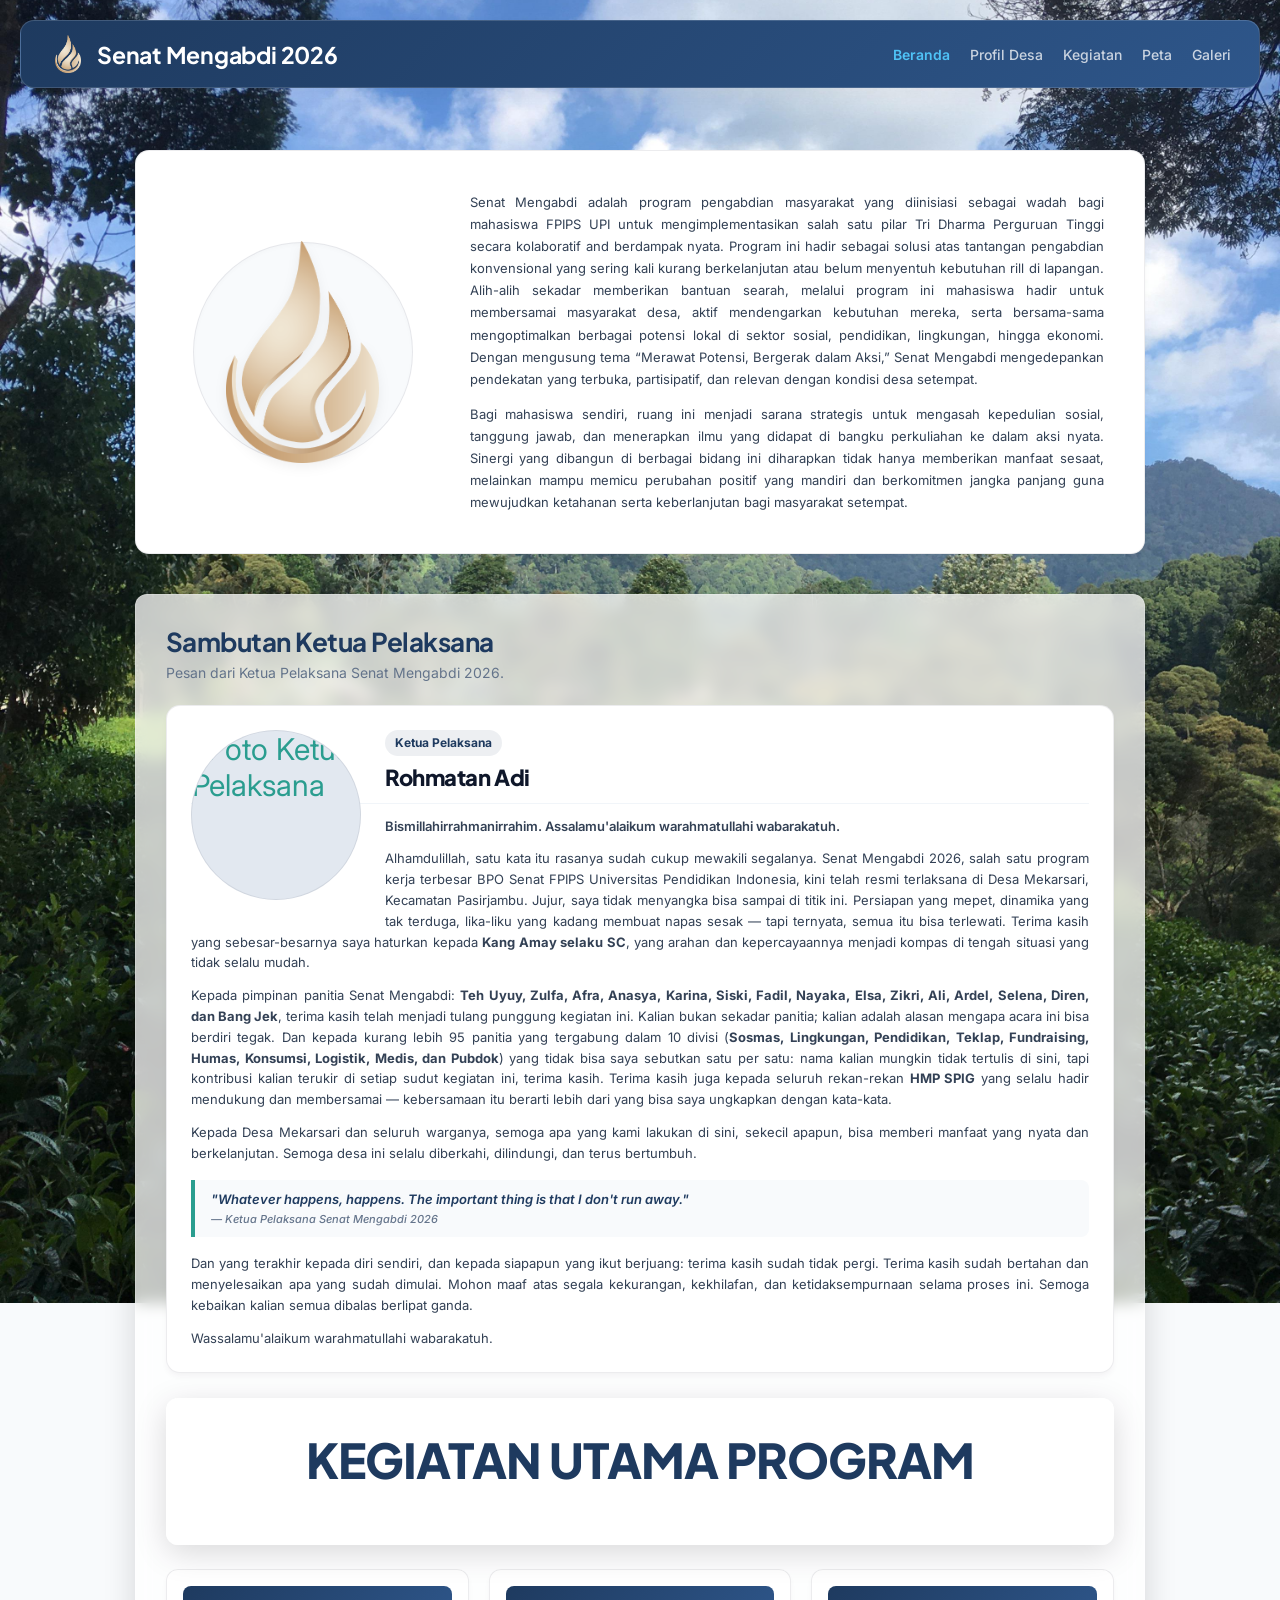
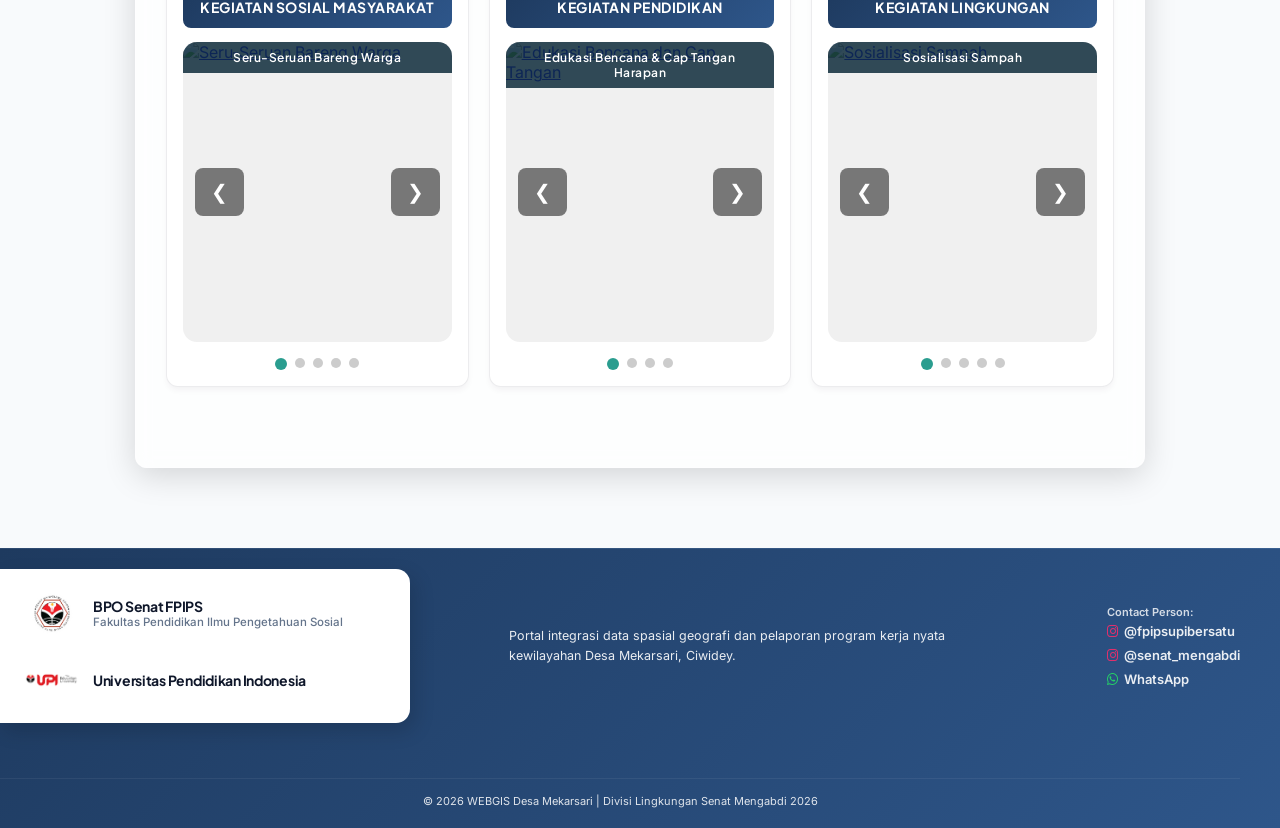
==== commit 2eba9c19: "hero 1" ====
--- a/pages/beranda.html
+++ b/pages/beranda.html
@@ -56,7 +56,7 @@
     <section class="content-section">
       <div class="section-title">
         <h2>Sambutan Ketua Pelaksana</h2>
-        <p>Pesan dari pucuk pimpinan manajemen Senat Mengabdi 2026.</p>
+        <p>Pesan dari Ketua Pelaksana Senat Mengabdi 2026.</p>
       </div>
 
       <div class="ketuplak-section-container" style="background: var(--bg-white); padding: 24px; border-radius: var(--radius-md); border: var(--border-subtle); box-shadow: var(--shadow-sm); margin-bottom: 25px; overflow: hidden;">
--- a/css/style.css
+++ b/css/style.css
@@ -52,7 +52,8 @@
   justify-content: center;
   align-items: center;
   text-align: center;
-  background: url('https://images.unsplash.com/photo-1506744038136-46273834b3fb?q=80&w=1200&auto=format&fit=crop') no-repeat center center/cover;
+  /* KODE YANG SUDAH DIPERBAIKI DI BAWAH INI */
+  background: url('../assets/BACKGROOUND/WhatsApp Image 2026-06-16 at 12.50.19 (1).jpeg') no-repeat center center/cover;
   padding: 20px;
 }
 
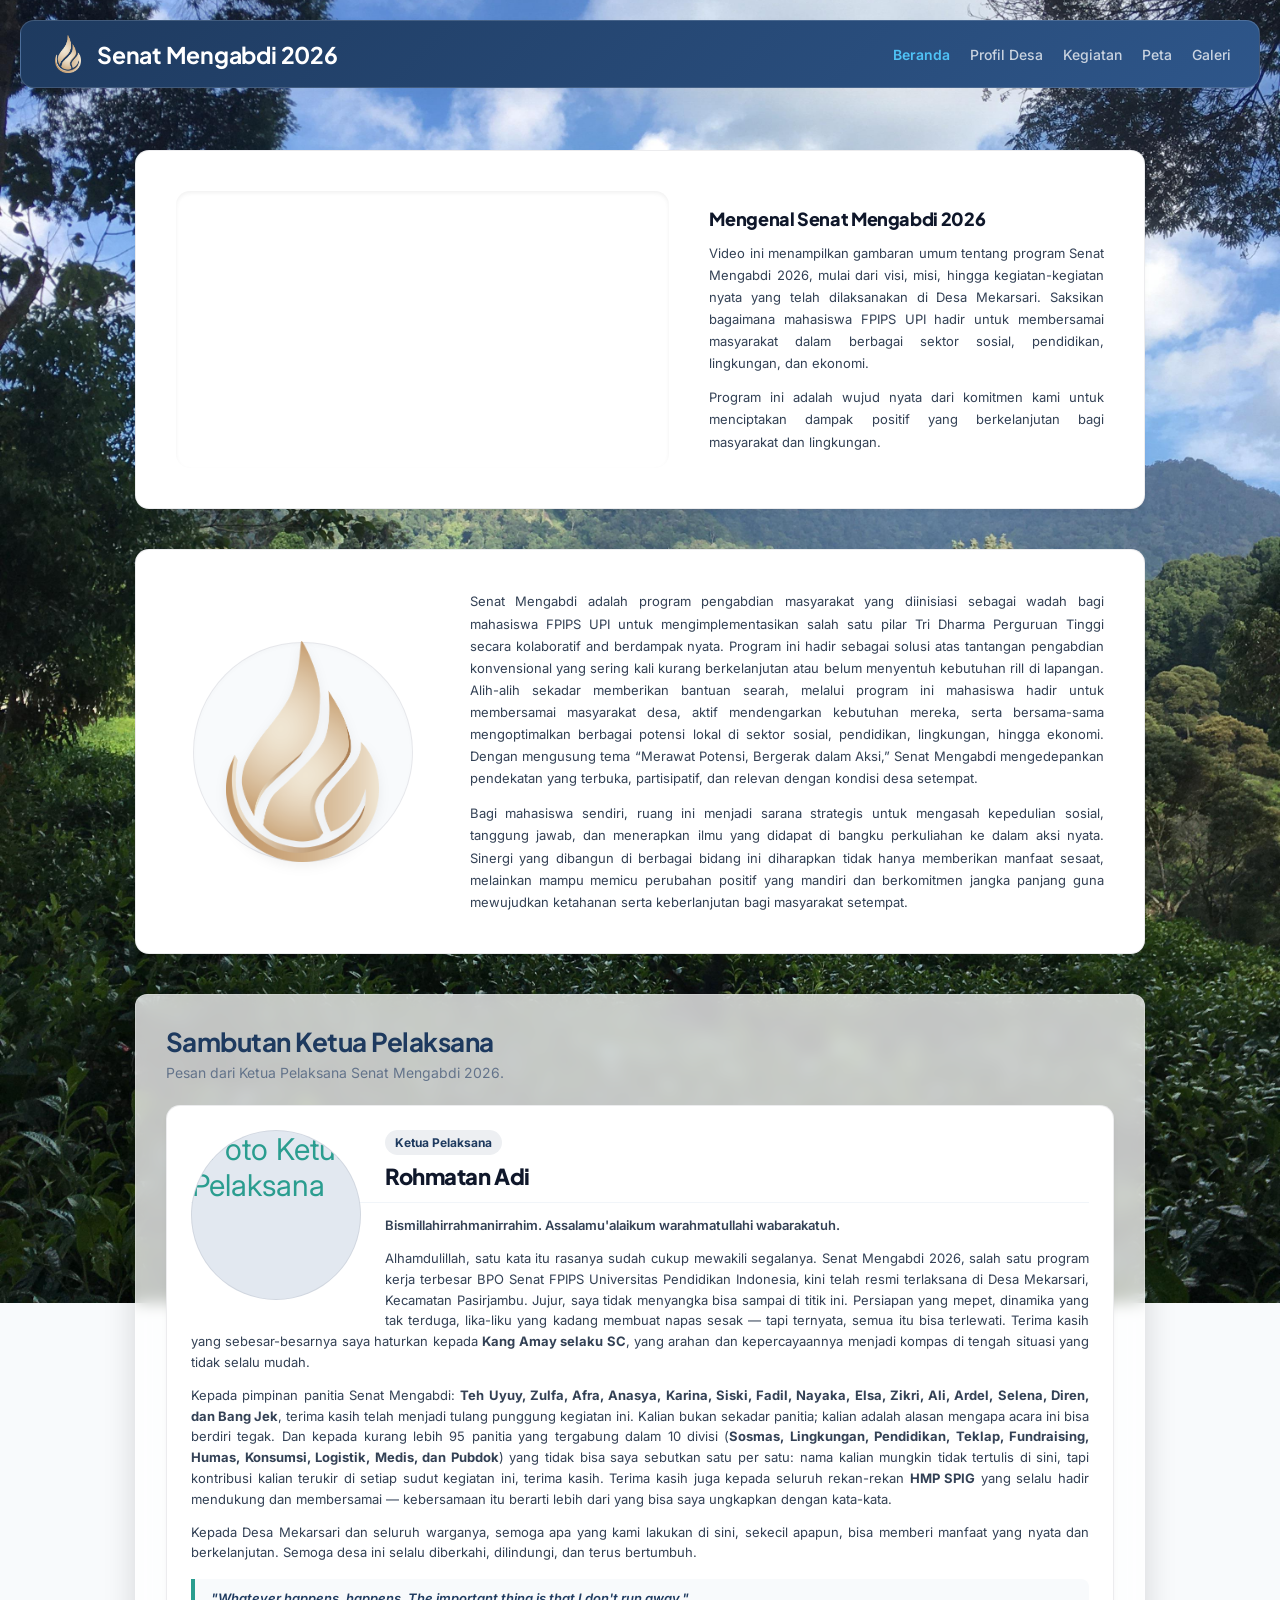
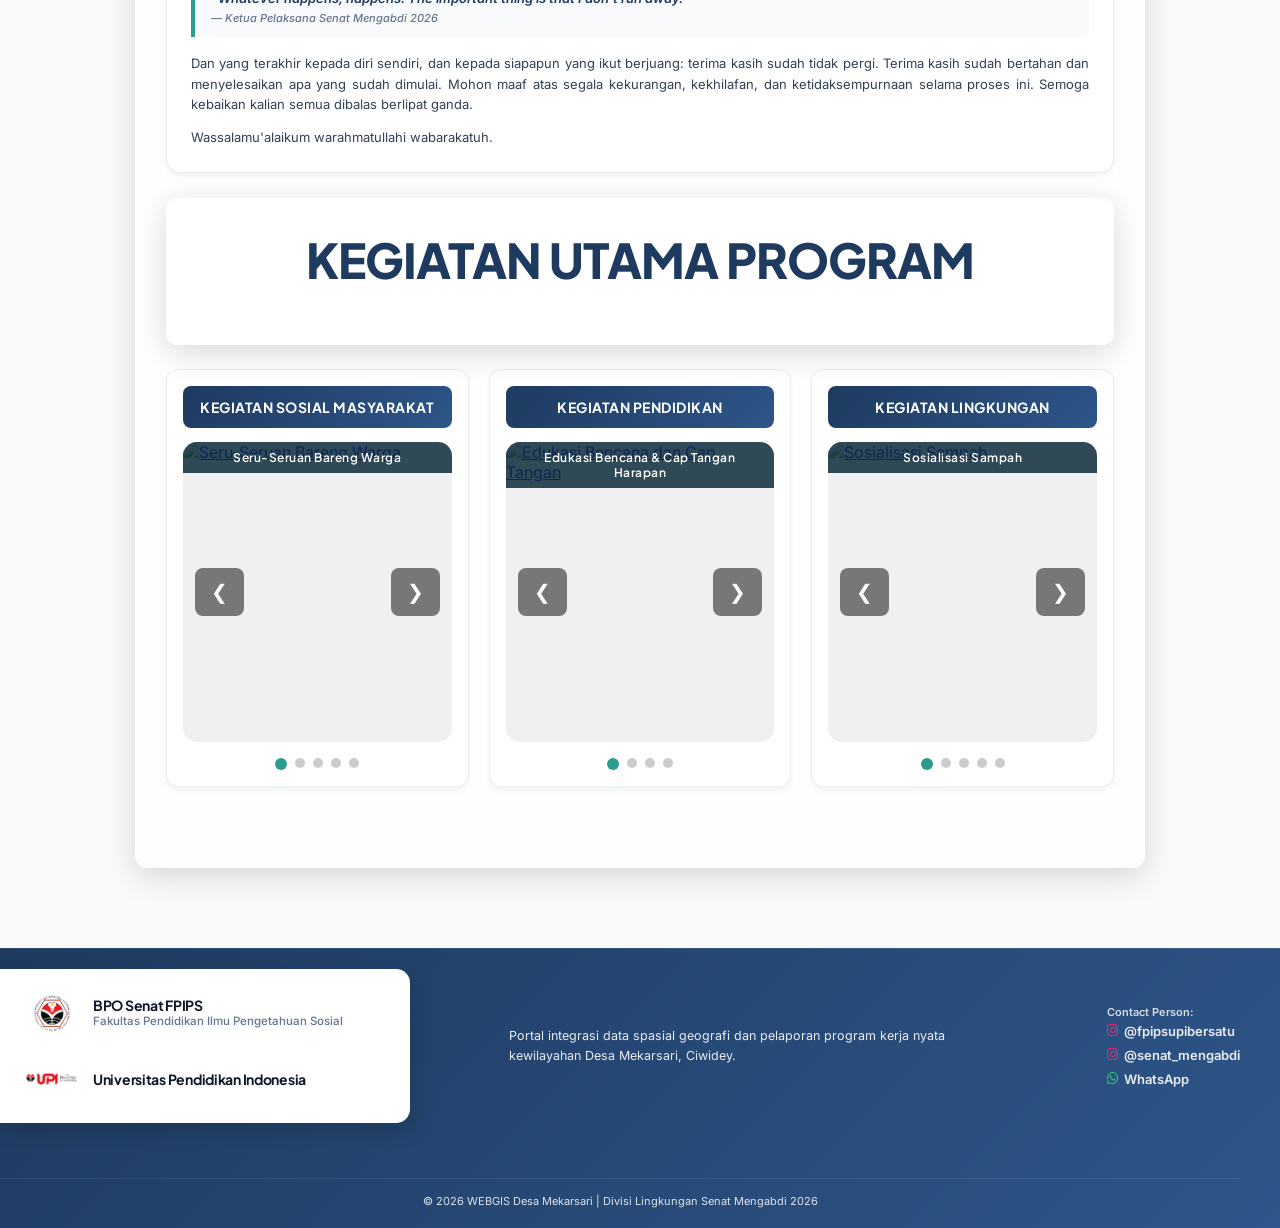
==== commit 0f3620f5: "menyesuaikan" ====
--- a/pages/beranda.html
+++ b/pages/beranda.html
@@ -34,6 +34,24 @@
 
   <main class="main-subpage fade-in">
     
+    <div class="video-intro-section" style="background: var(--bg-white); border-radius: var(--radius-md); border: var(--border-subtle); padding: 40px; box-shadow: var(--shadow-sm); display: flex; gap: 40px; align-items: center; justify-content: space-between; flex-wrap: wrap; margin-bottom: 40px;">
+      <div class="video-container" style="flex: 1.5; min-width: 280px;">
+        <div style="position: relative; width: 100%; padding-bottom: 56.25%; height: 0; overflow: hidden; border-radius: var(--radius-md); box-shadow: inset 0 2px 4px rgba(0,0,0,0.06);">
+          <iframe style="position: absolute; top: 0; left: 0; width: 100%; height: 100%; border: none; border-radius: var(--radius-md);" src="https://www.youtube.com/embed/MocXRsW5X5s?autoplay=1" title="Senat Mengabdi 2026 - Video Pengenalan" allowfullscreen="" allow="accelerometer; autoplay; clipboard-write; encrypted-media; gyroscope; picture-in-picture; web-share"></iframe>
+        </div>
+      </div>
+
+      <div class="video-explanation" style="flex: 1.2; min-width: 250px;">
+        <h3 style="font-family: 'Plus Jakarta Sans', sans-serif; font-size: 18px; color: var(--text-main); font-weight: 800; margin: 0 0 12px 0;">Mengenal Senat Mengabdi 2026</h3>
+        <p class="paragraph-text" style="text-align: justify; margin-bottom: 12px; line-height: 1.7; color: #334155; font-size: 13px;">
+          Video ini menampilkan gambaran umum tentang program Senat Mengabdi 2026, mulai dari visi, misi, hingga kegiatan-kegiatan nyata yang telah dilaksanakan di Desa Mekarsari. Saksikan bagaimana mahasiswa FPIPS UPI hadir untuk membersamai masyarakat dalam berbagai sektor sosial, pendidikan, lingkungan, dan ekonomi.
+        </p>
+        <p class="paragraph-text" style="text-align: justify; line-height: 1.7; color: #334155; font-size: 13px;">
+          Program ini adalah wujud nyata dari komitmen kami untuk menciptakan dampak positif yang berkelanjutan bagi masyarakat dan lingkungan.
+        </p>
+      </div>
+    </div>
+    
     <div class="gambaran-umum-box" style="background: var(--bg-white); border-radius: var(--radius-md); border: var(--border-subtle); padding: 40px; box-shadow: var(--shadow-sm); display: flex; gap: 40px; align-items: center; justify-content: space-between; flex-wrap: wrap;">
       <div class="gambaran-logo-col" style="flex: 1; min-width: 240px; display: flex; align-items: center; justify-content: center; flex-shrink: 0;">
         <div class="logo-circle-inner" style="width: 220px; height: 220px; border-radius: 50%; background: var(--bg-gray); display: flex; align-items: center; justify-content: center; border: var(--border-subtle); padding: 24px; box-shadow: inset 0 2px 4px rgba(0,0,0,0.02);">
--- a/css/style.css
+++ b/css/style.css
@@ -1256,6 +1256,398 @@
     @media (max-width: 600px) {
       .galeri-pure-grid { grid-template-columns: 1fr !important; }
     }
+    
+/* ==========================================================================
+   COMPREHENSIVE RESPONSIVE MEDIA QUERIES FOR ALL DEVICES
+   ========================================================================== */
+
+/* ===== MOBILE PORTRAIT (320px - 480px) ===== */
+@media (max-width: 480px) {
+  /* Header & Navigation */
+  header {
+    width: calc(100% - 16px);
+    margin: 8px;
+  }
+  
+  .navbar {
+    padding: 12px 16px;
+    flex-direction: column;
+    gap: 12px;
+  }
+  
+  .logo-text {
+    font-size: 16px;
+  }
+  
+  .nav-links {
+    gap: 8px;
+    font-size: 12px;
+    flex-wrap: wrap;
+    justify-content: center;
+  }
+  
+  /* Main Content */
+  .subpage-body {
+    padding-top: 100px;
+  }
+  
+  .main-subpage {
+    padding: 12px 12px 20px 12px;
+  }
+  
+  /* Video Section */
+  .video-intro-section {
+    padding: 20px !important;
+    gap: 20px !important;
+    flex-direction: column !important;
+  }
+  
+  .video-explanation h3 {
+    font-size: 14px !important;
+  }
+  
+  .paragraph-text {
+    font-size: 12px !important;
+  }
+  
+  /* Section Titles */
+  .content-section {
+    padding: 16px;
+    margin-bottom: 20px;
+  }
+  
+  .section-title h2 {
+    font-size: 18px;
+  }
+  
+  /* Carousel */
+  .carousel-wrapper {
+    height: 200px !important;
+  }
+  
+  .carousel-nav {
+    padding: 8px 12px;
+    font-size: 14px;
+  }
+  
+  .slide-title-overlay {
+    font-size: 10px;
+    padding: 6px 8px;
+  }
+  
+  /* Hero */
+  .hero-content h2 {
+    font-size: 24px;
+  }
+  
+  .hero-content p {
+    font-size: 12px;
+  }
+  
+  .btn-masuk-central {
+    padding: 12px 28px;
+    font-size: 12px;
+  }
+  
+  /* Card Layouts */
+  .gambaran-umum-box {
+    padding: 16px !important;
+    gap: 16px !important;
+  }
+  
+  .logo-circle-inner {
+    width: 140px !important;
+    height: 140px !important;
+  }
+  
+  .avatar-circle {
+    width: 120px !important;
+    height: 120px !important;
+  }
+  
+  /* Footer */
+  .footer-container {
+    padding-right: 16px;
+    gap: 16px;
+    flex-direction: column;
+  }
+  
+  .footer-white-badge {
+    max-width: 100%;
+    border-radius: 12px 12px 12px 12px !important;
+  }
+  
+  .badge-row img {
+    width: 45px !important;
+    height: 45px !important;
+  }
+}
+
+/* ===== MOBILE LANDSCAPE & SMALL TABLET (481px - 768px) ===== */
+@media (max-width: 768px) {
+  /* Header */
+  header {
+    width: calc(100% - 24px);
+    margin: 12px;
+  }
+  
+  .navbar {
+    padding: 12px 20px;
+  }
+  
+  .logo-text {
+    font-size: 18px;
+  }
+  
+  .nav-links {
+    gap: 12px;
+    font-size: 13px;
+  }
+  
+  /* Main Content */
+  .subpage-body {
+    padding-top: 110px;
+  }
+  
+  .main-subpage {
+    max-width: 100%;
+    padding: 16px;
+  }
+  
+  /* Section Layout */
+  .video-intro-section {
+    padding: 24px !important;
+    flex-direction: column !important;
+  }
+  
+  .video-container {
+    flex: 1 !important;
+    min-width: 100% !important;
+  }
+  
+  .video-explanation {
+    flex: 1 !important;
+    min-width: 100% !important;
+  }
+  
+  /* Carousel */
+  .carousel-wrapper {
+    height: 300px;
+  }
+  
+  .carousel-wrapper-full {
+    height: 350px;
+  }
+  
+  /* Video Desa Mega Card */
+  .mega-card-flex-container {
+    grid-template-columns: 1fr !important;
+  }
+  
+  /* Gambaran Section */
+  .gambaran-umum-box {
+    padding: 24px !important;
+    flex-direction: column !important;
+  }
+  
+  .gambaran-logo-col {
+    flex: 1 !important;
+  }
+  
+  .gambaran-text-col {
+    flex: 1 !important;
+  }
+  
+  .logo-circle-inner {
+    width: 180px !important;
+    height: 180px !important;
+  }
+  
+  /* Stats Grid */
+  .stats-grid {
+    flex-direction: column;
+    align-items: stretch;
+  }
+  
+  .stat-box {
+    flex: 1 !important;
+    min-width: 100% !important;
+  }
+  
+  /* Galeri Grid */
+  .galeri-pure-grid {
+    grid-template-columns: repeat(2, 1fr);
+    gap: 16px;
+  }
+  
+  .galeri-pure-grid-p2m {
+    grid-template-columns: repeat(2, 1fr);
+    gap: 16px;
+  }
+  
+  /* Map Layout */
+  .map-layout-container {
+    flex-direction: column;
+    height: auto;
+  }
+  
+  #map {
+    height: 350px;
+  }
+  
+  .custom-legend-panel {
+    width: 100%;
+  }
+  
+  /* Footer */
+  .footer-container {
+    flex-direction: column;
+    padding-right: 20px;
+  }
+  
+  .footer-white-badge {
+    max-width: 100%;
+  }
+  
+  .footer-meta-outside {
+    max-width: 100%;
+  }
+  
+  .badge-cp-right {
+    width: 100%;
+  }
+  
+  /* Weather Grid */
+  .weather-grid {
+    grid-template-columns: repeat(2, 1fr);
+  }
+}
+
+/* ===== TABLET LANDSCAPE & SMALL DESKTOP (769px - 1024px) ===== */
+@media (max-width: 1024px) {
+  /* Header */
+  header {
+    width: calc(100% - 28px);
+    margin: 14px;
+  }
+  
+  .logo-text {
+    font-size: 20px;
+  }
+  
+  .nav-links {
+    gap: 14px;
+    font-size: 13px;
+  }
+  
+  /* Main Content */
+  .main-subpage {
+    max-width: 100%;
+    padding: 24px;
+  }
+  
+  /* Section Layout */
+  .video-intro-section {
+    padding: 32px !important;
+  }
+  
+  /* Carousel */
+  .carousel-wrapper {
+    height: 400px;
+  }
+  
+  .carousel-wrapper-full {
+    height: 450px;
+  }
+  
+  /* Galeri Grid */
+  .galeri-pure-grid {
+    grid-template-columns: repeat(3, 1fr);
+    gap: 18px;
+  }
+  
+  .galeri-pure-grid-p2m {
+    grid-template-columns: repeat(3, 1fr);
+    gap: 18px;
+  }
+  
+  /* Hero */
+  .hero-content h2 {
+    font-size: 36px;
+  }
+  
+  /* Mega Card */
+  .mega-card-flex-container {
+    grid-template-columns: 1.2fr 1fr;
+    gap: 20px;
+  }
+  
+  /* Weather Grid */
+  .weather-grid {
+    grid-template-columns: repeat(3, 1fr);
+  }
+}
+
+/* ===== DESKTOP (1025px+) ===== */
+@media (min-width: 1025px) {
+  /* Everything is optimized for desktop as is */
+  .hero-content h2 {
+    font-size: 46px;
+  }
+  
+  .galeri-pure-grid {
+    grid-template-columns: repeat(auto-fit, minmax(260px, 1fr));
+    gap: 20px;
+  }
+  
+  .galeri-pure-grid-p2m {
+    grid-template-columns: repeat(3, 1fr);
+    gap: 24px;
+  }
+  
+  .weather-grid {
+    grid-template-columns: repeat(3, 1fr);
+  }
+}
+
+/* ===== EXTRA SMALL SCREENS (< 320px) ===== */
+@media (max-width: 320px) {
+  .navbar {
+    padding: 10px 12px;
+  }
+  
+  .logo-text {
+    display: none; /* Tampilkan hanya logo pada layar sangat kecil */
+  }
+  
+  .nav-links {
+    flex-direction: column;
+    gap: 6px;
+  }
+  
+  .content-section {
+    padding: 12px;
+  }
+  
+  .carousel-wrapper {
+    height: 150px !important;
+  }
+}
+
+/* ===== LANDSCAPE ORIENTATION (any resolution) ===== */
+@media (max-height: 600px) and (orientation: landscape) {
+  .subpage-body {
+    padding-top: 80px;
+  }
+  
+  .carousel-wrapper {
+    height: 300px !important;
+  }
+  
+  header {
+    height: auto;
+  }
+}
     /* ==========================================================================
    STYLE LAYOUT GRID KEPANITIAN P2M (GALERI)
    ========================================================================== */
